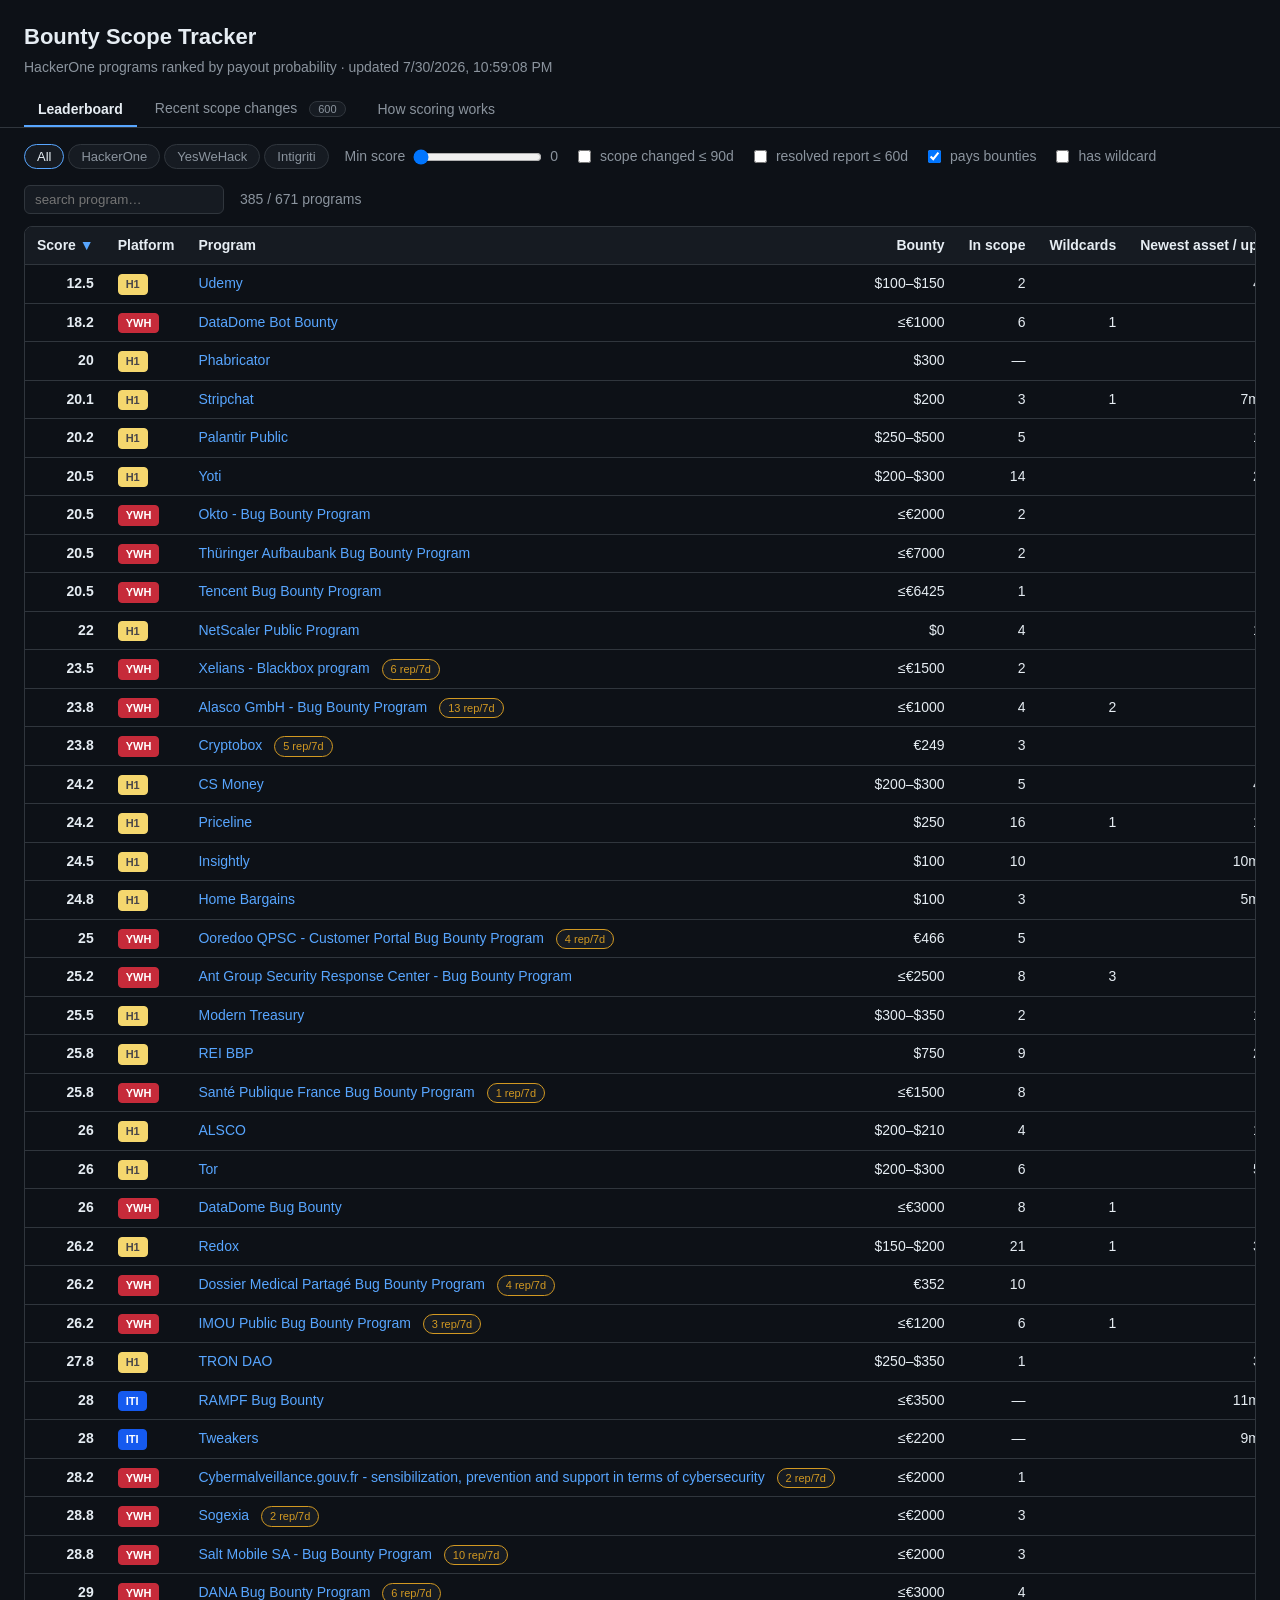
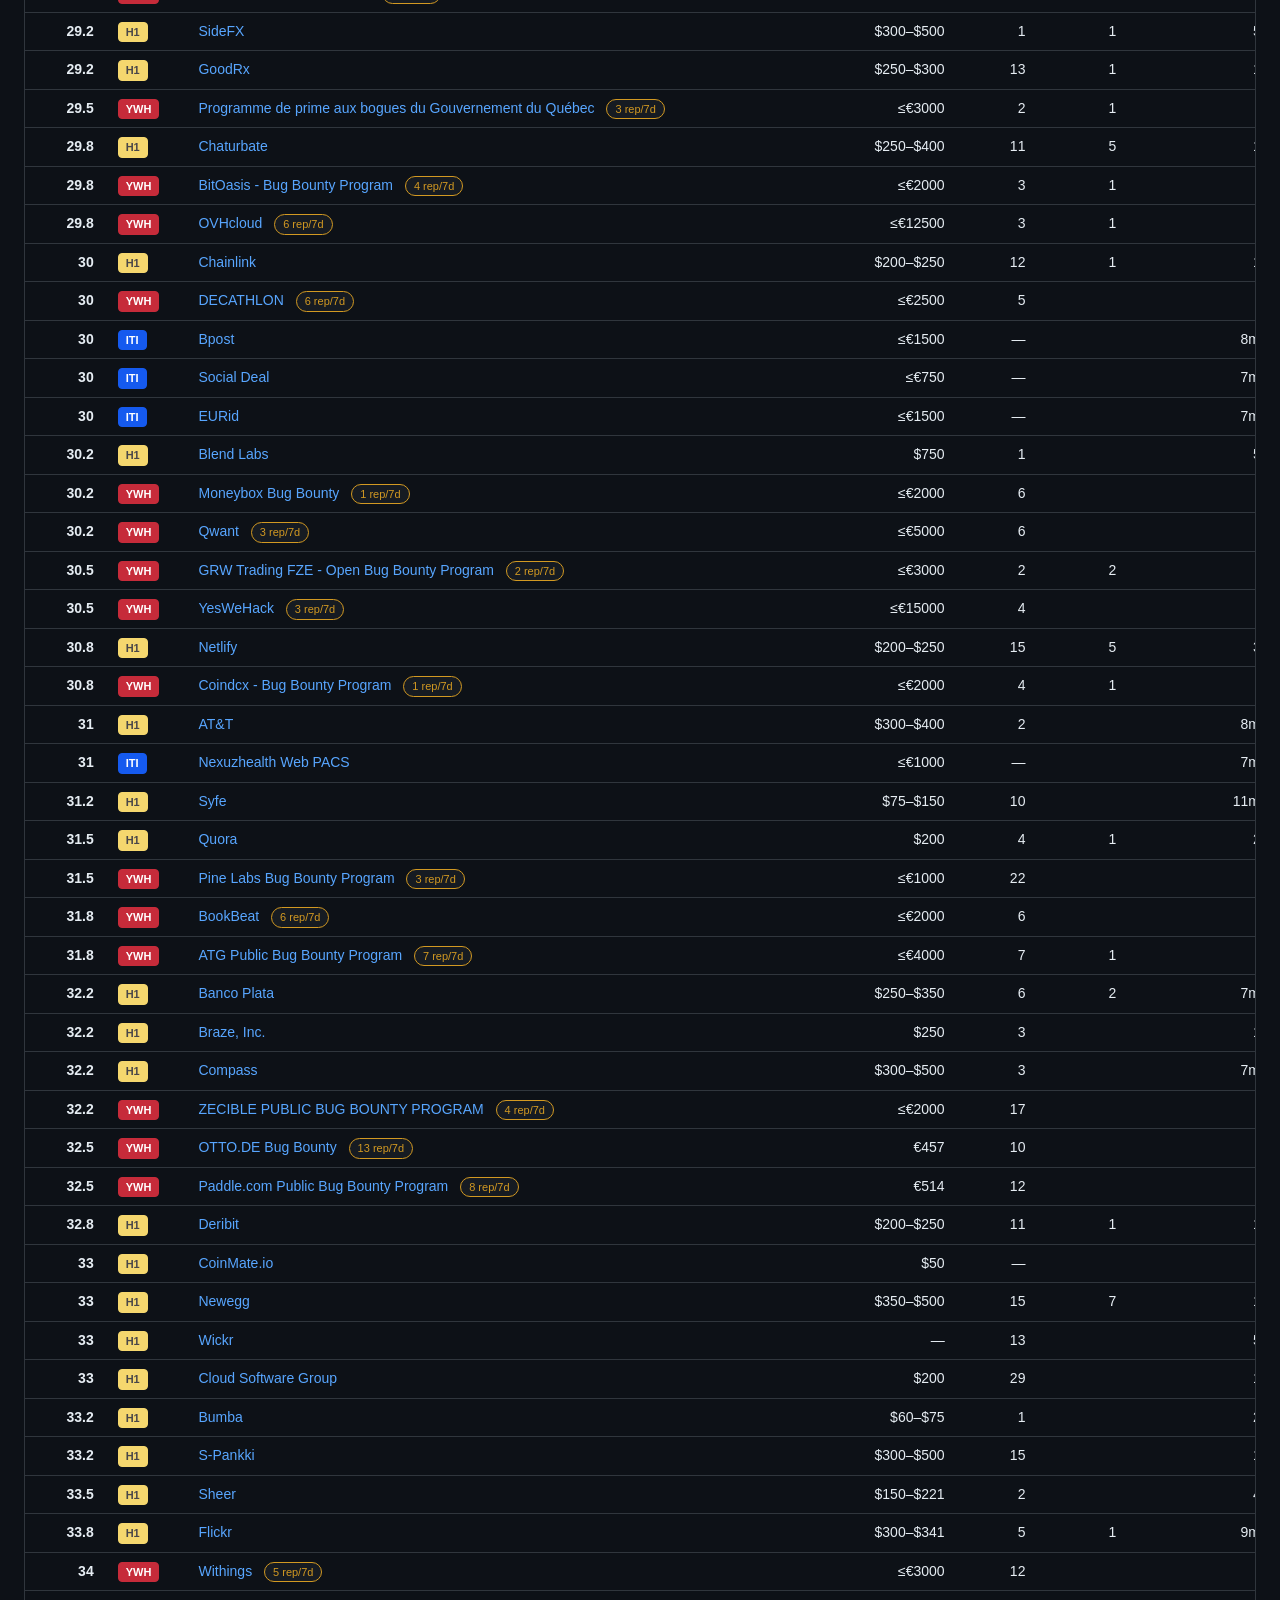
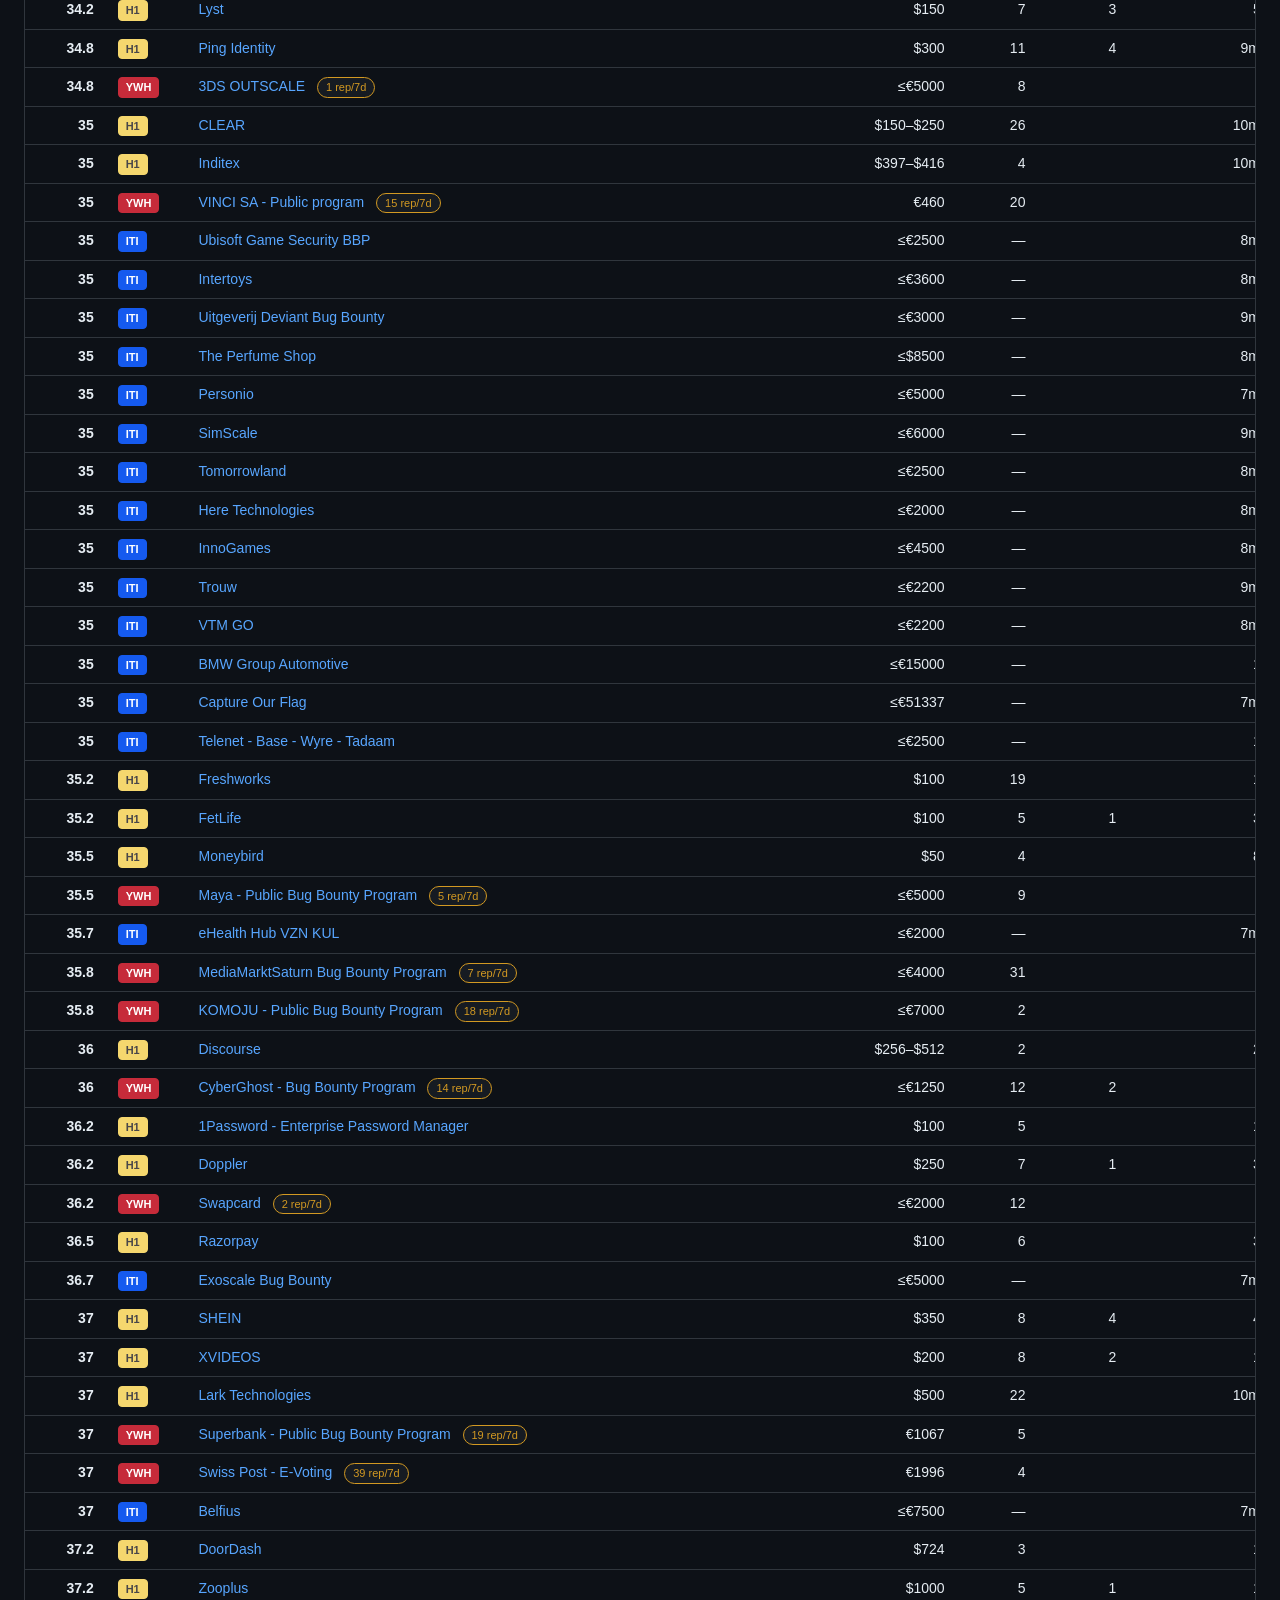
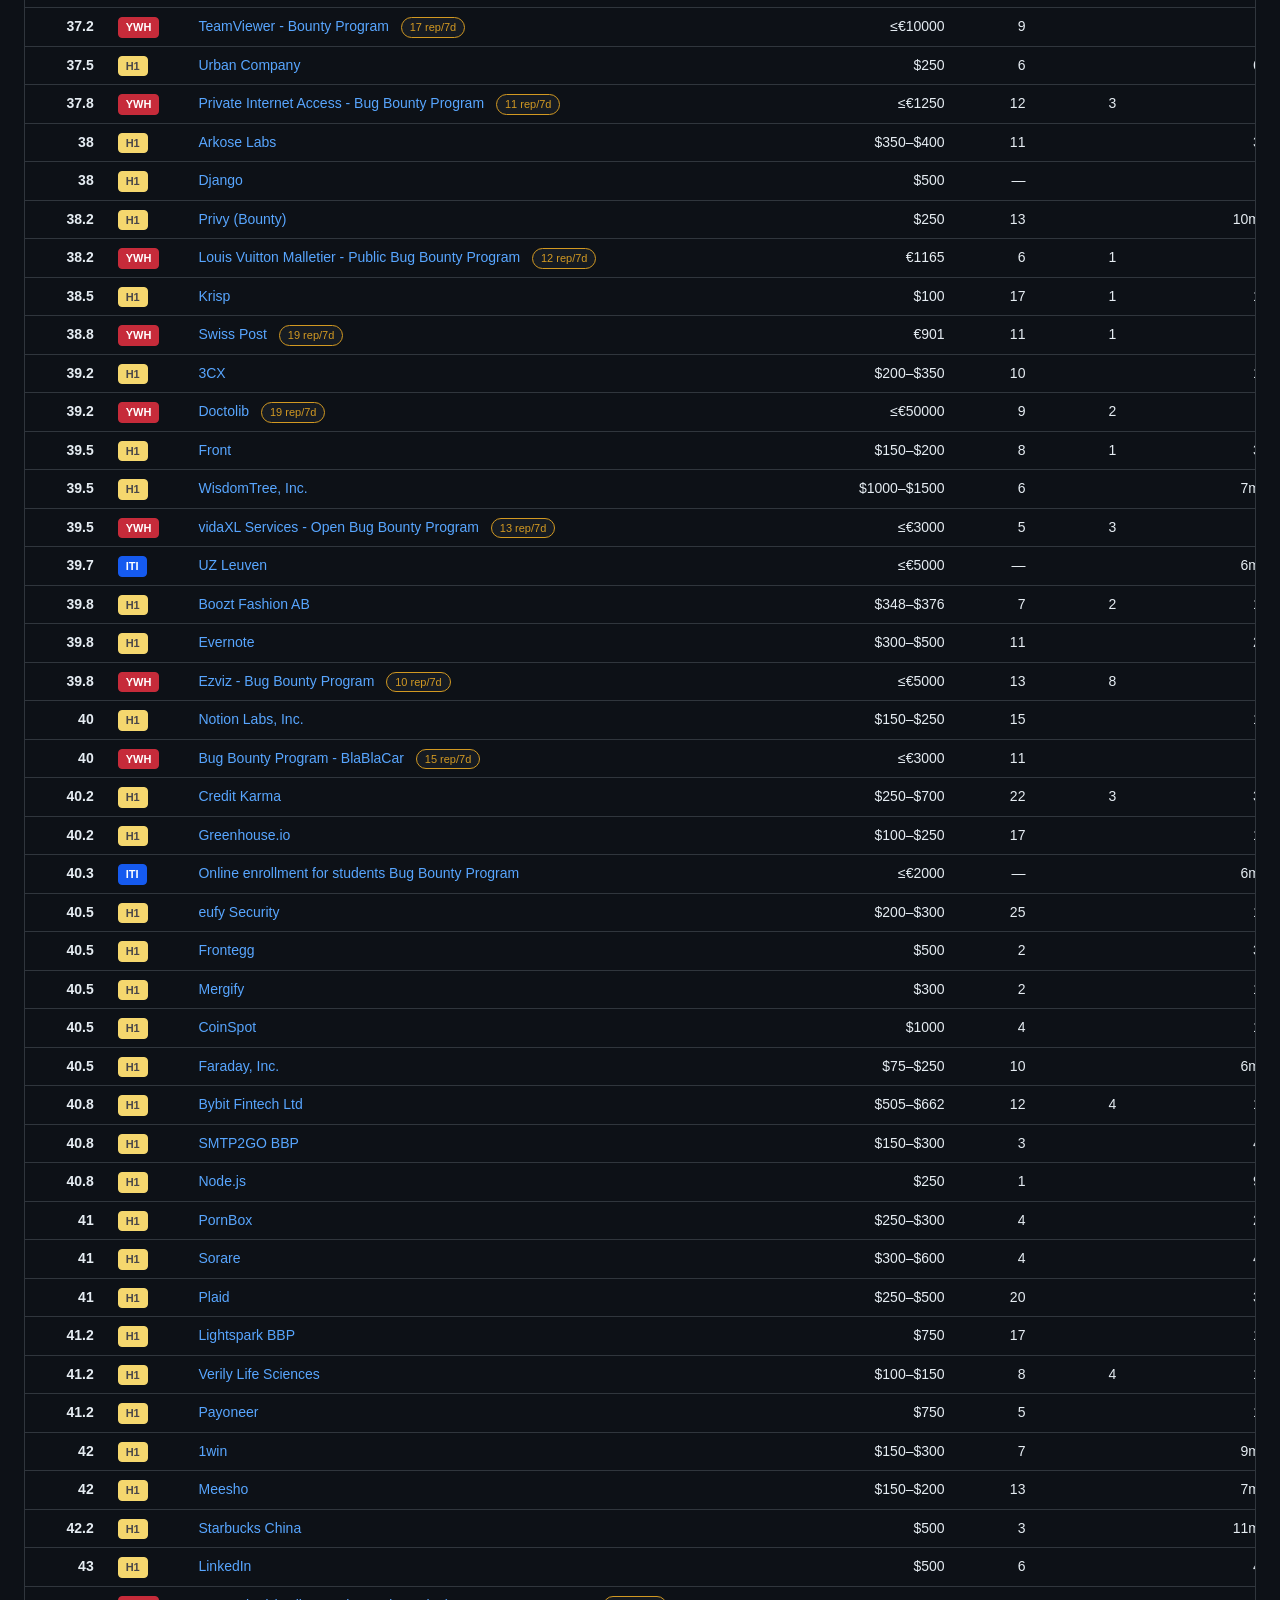
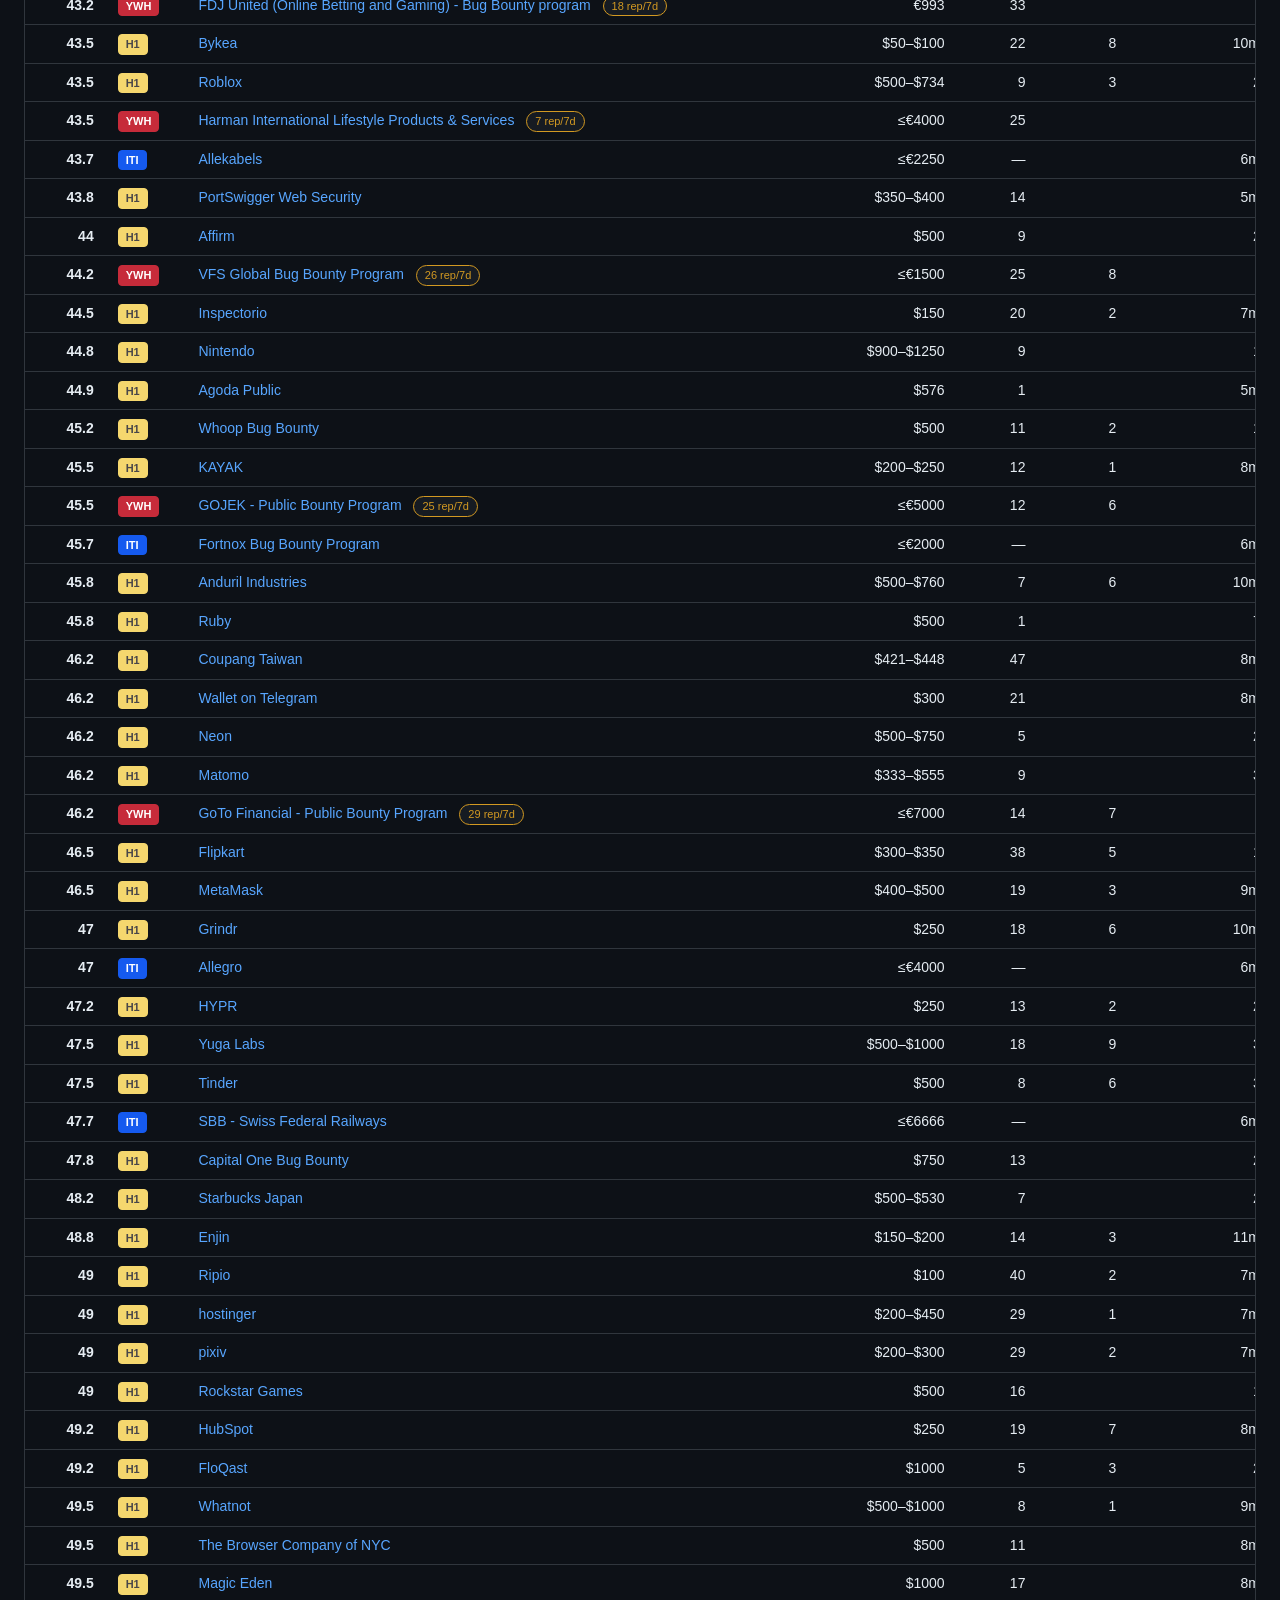
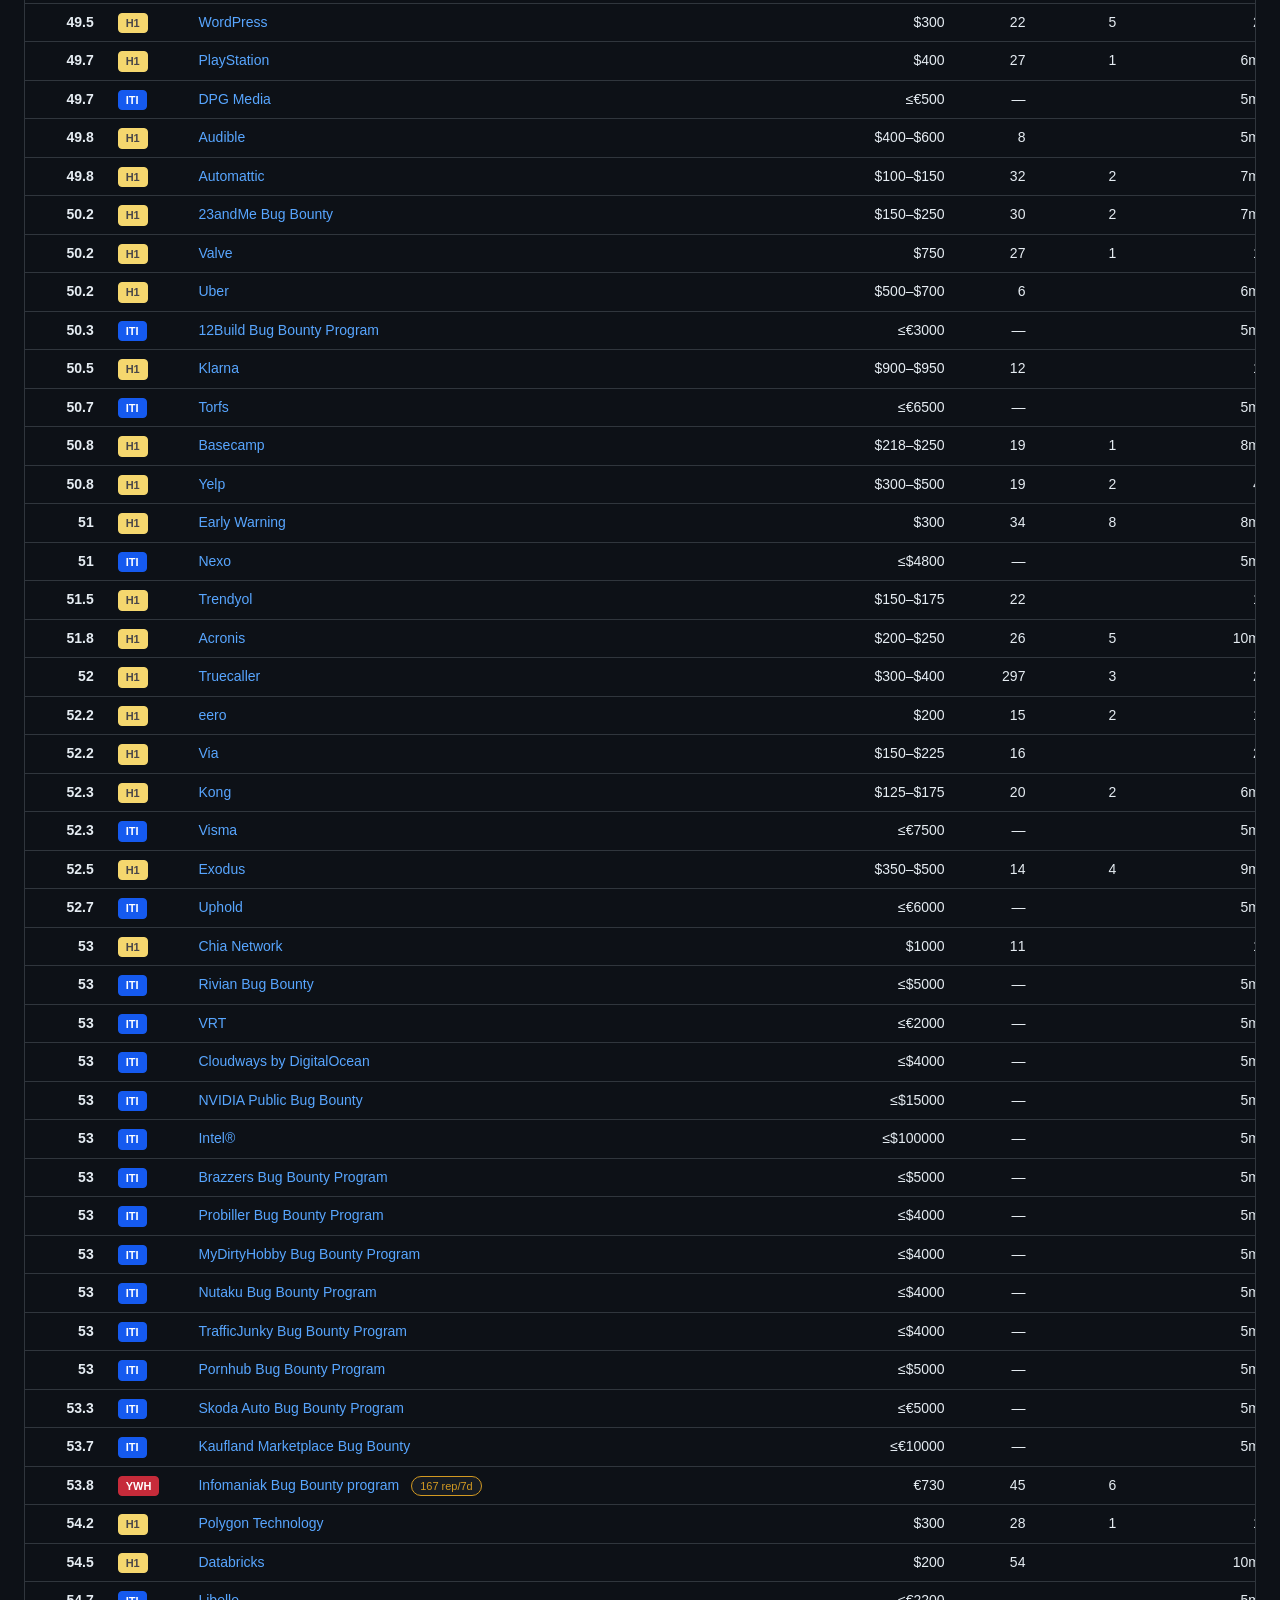
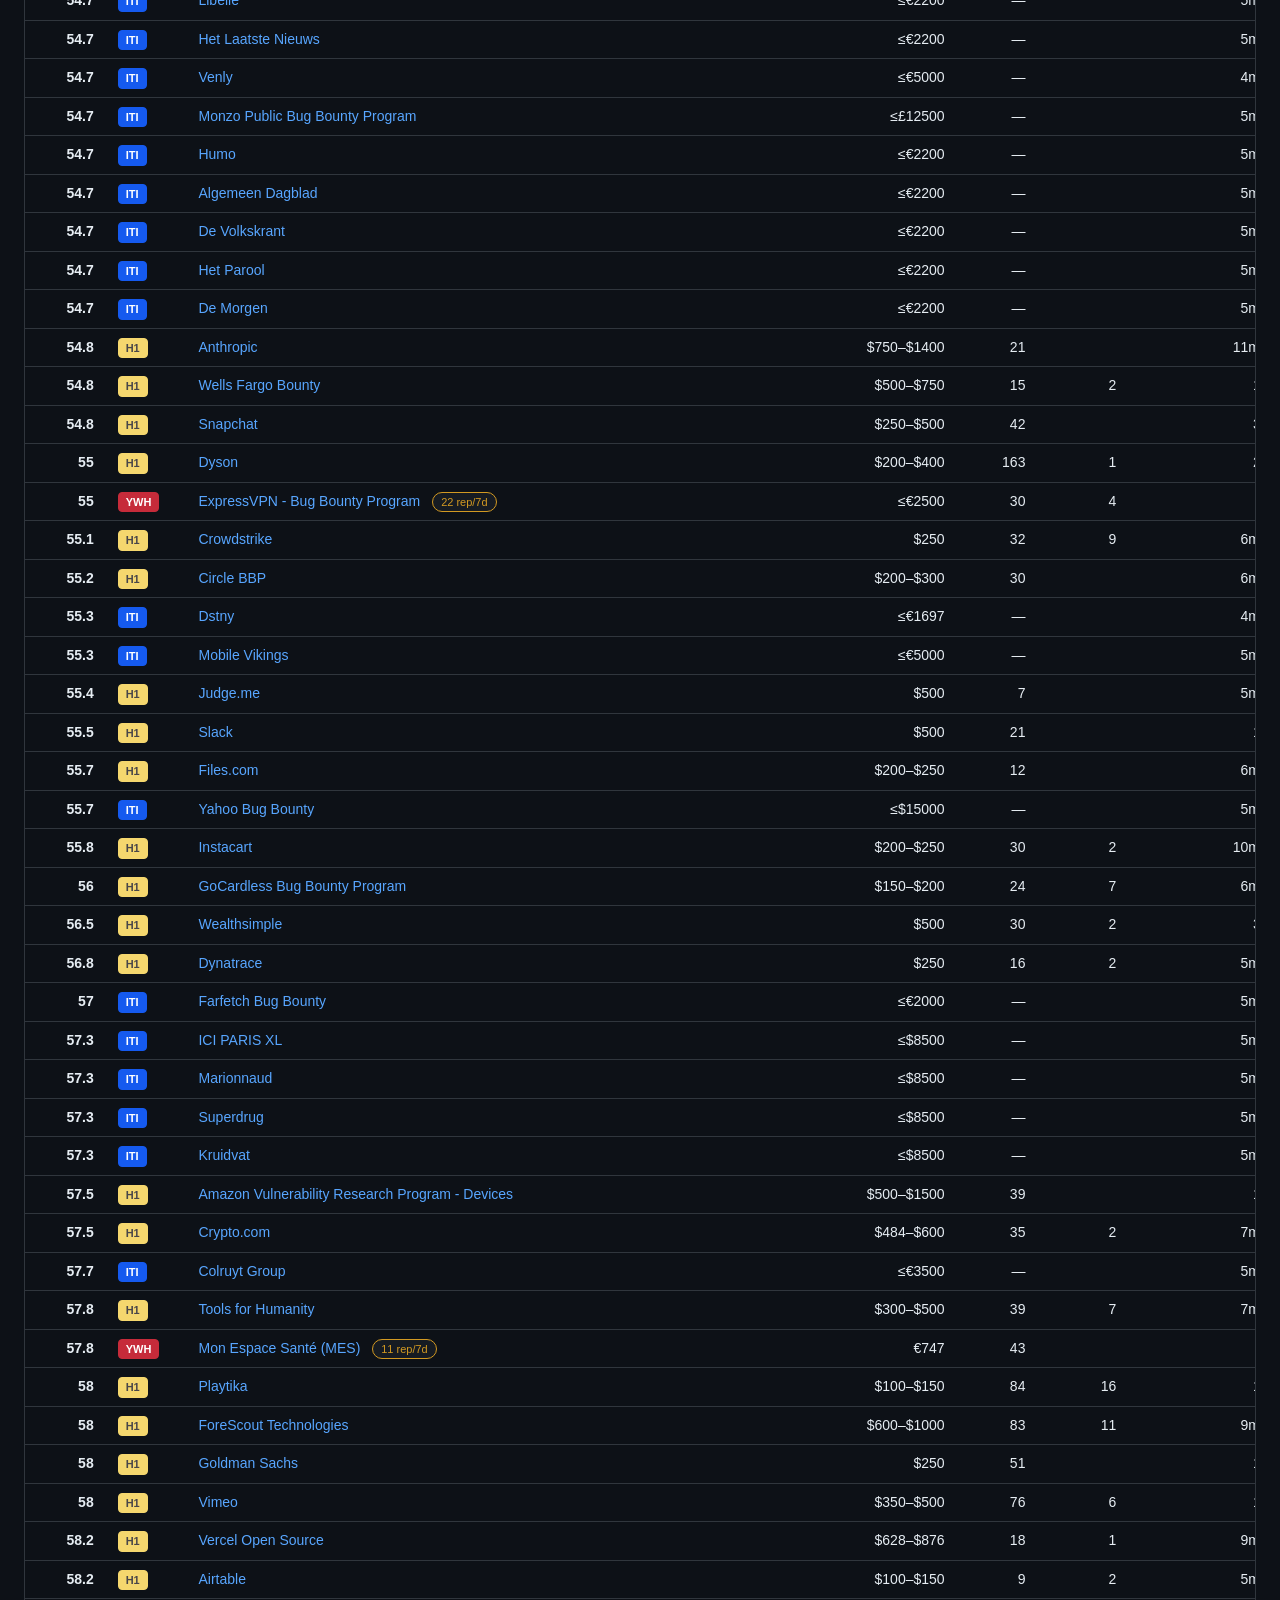
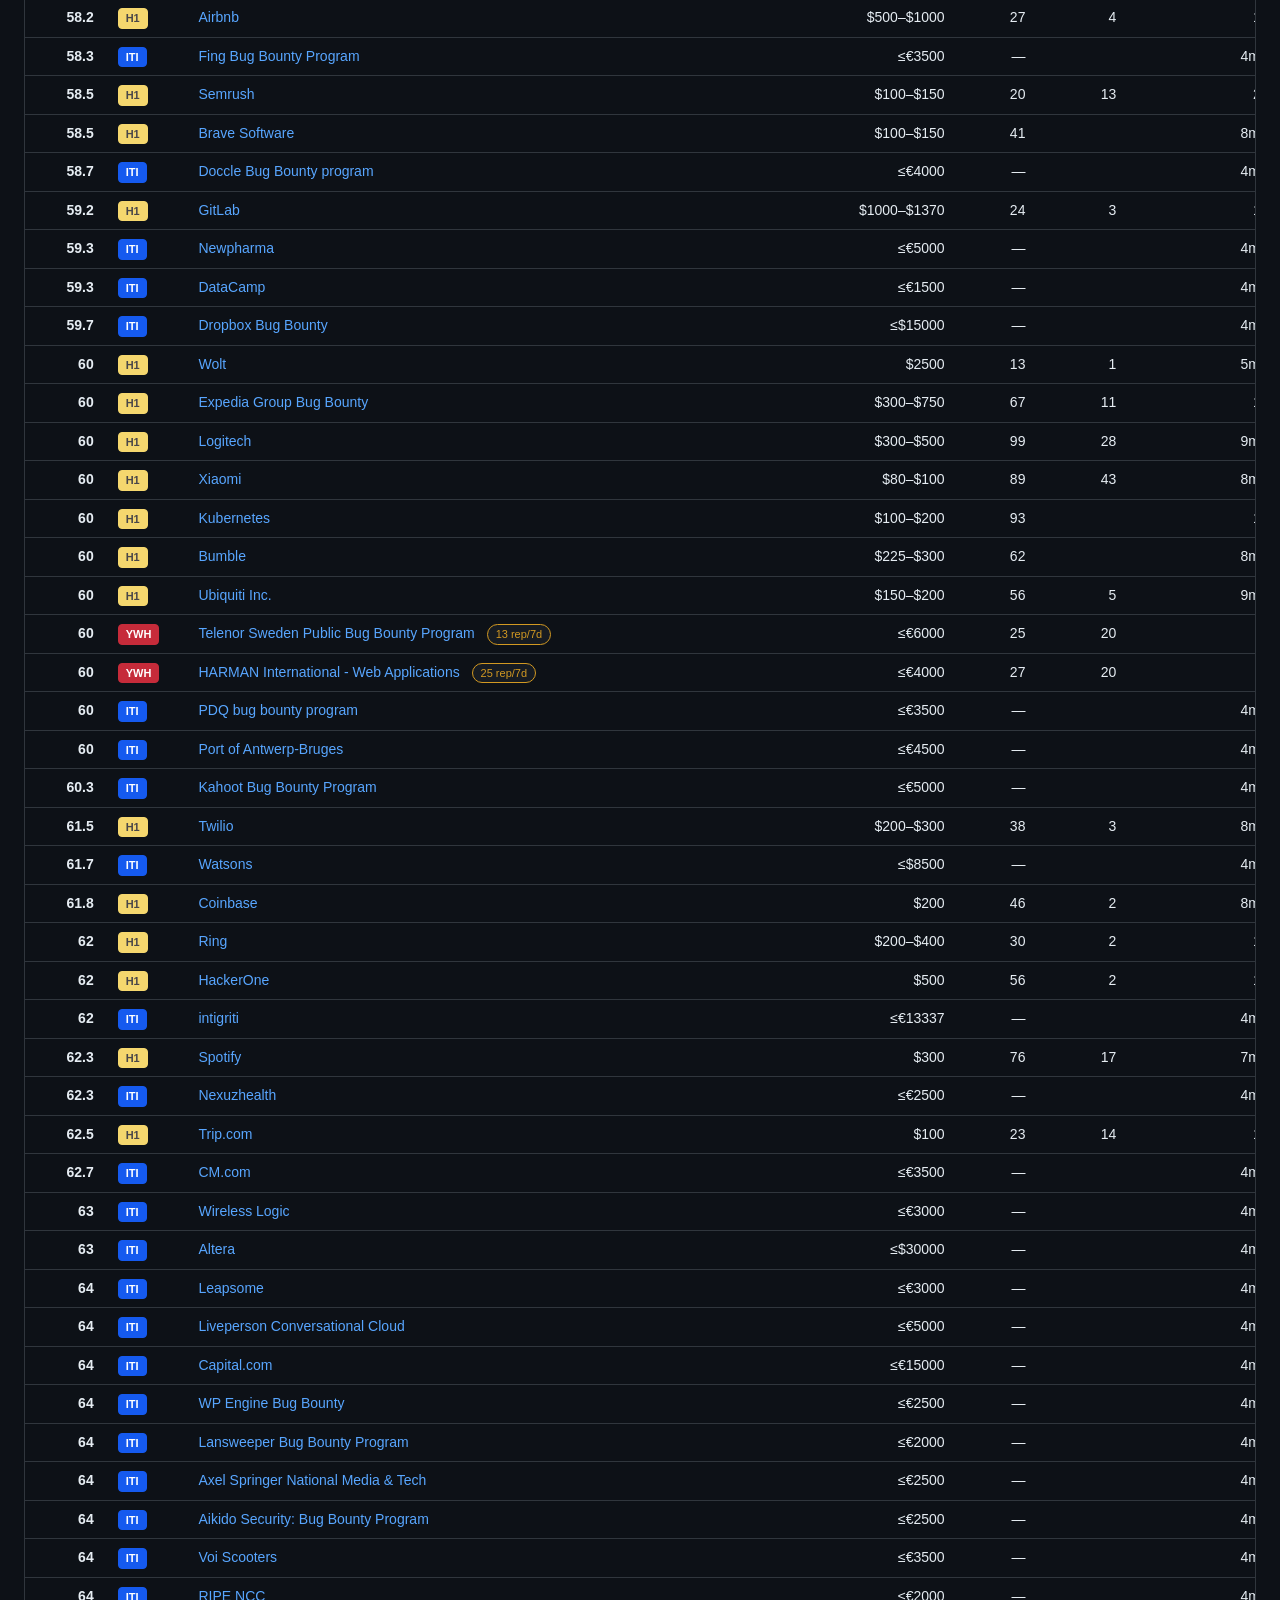
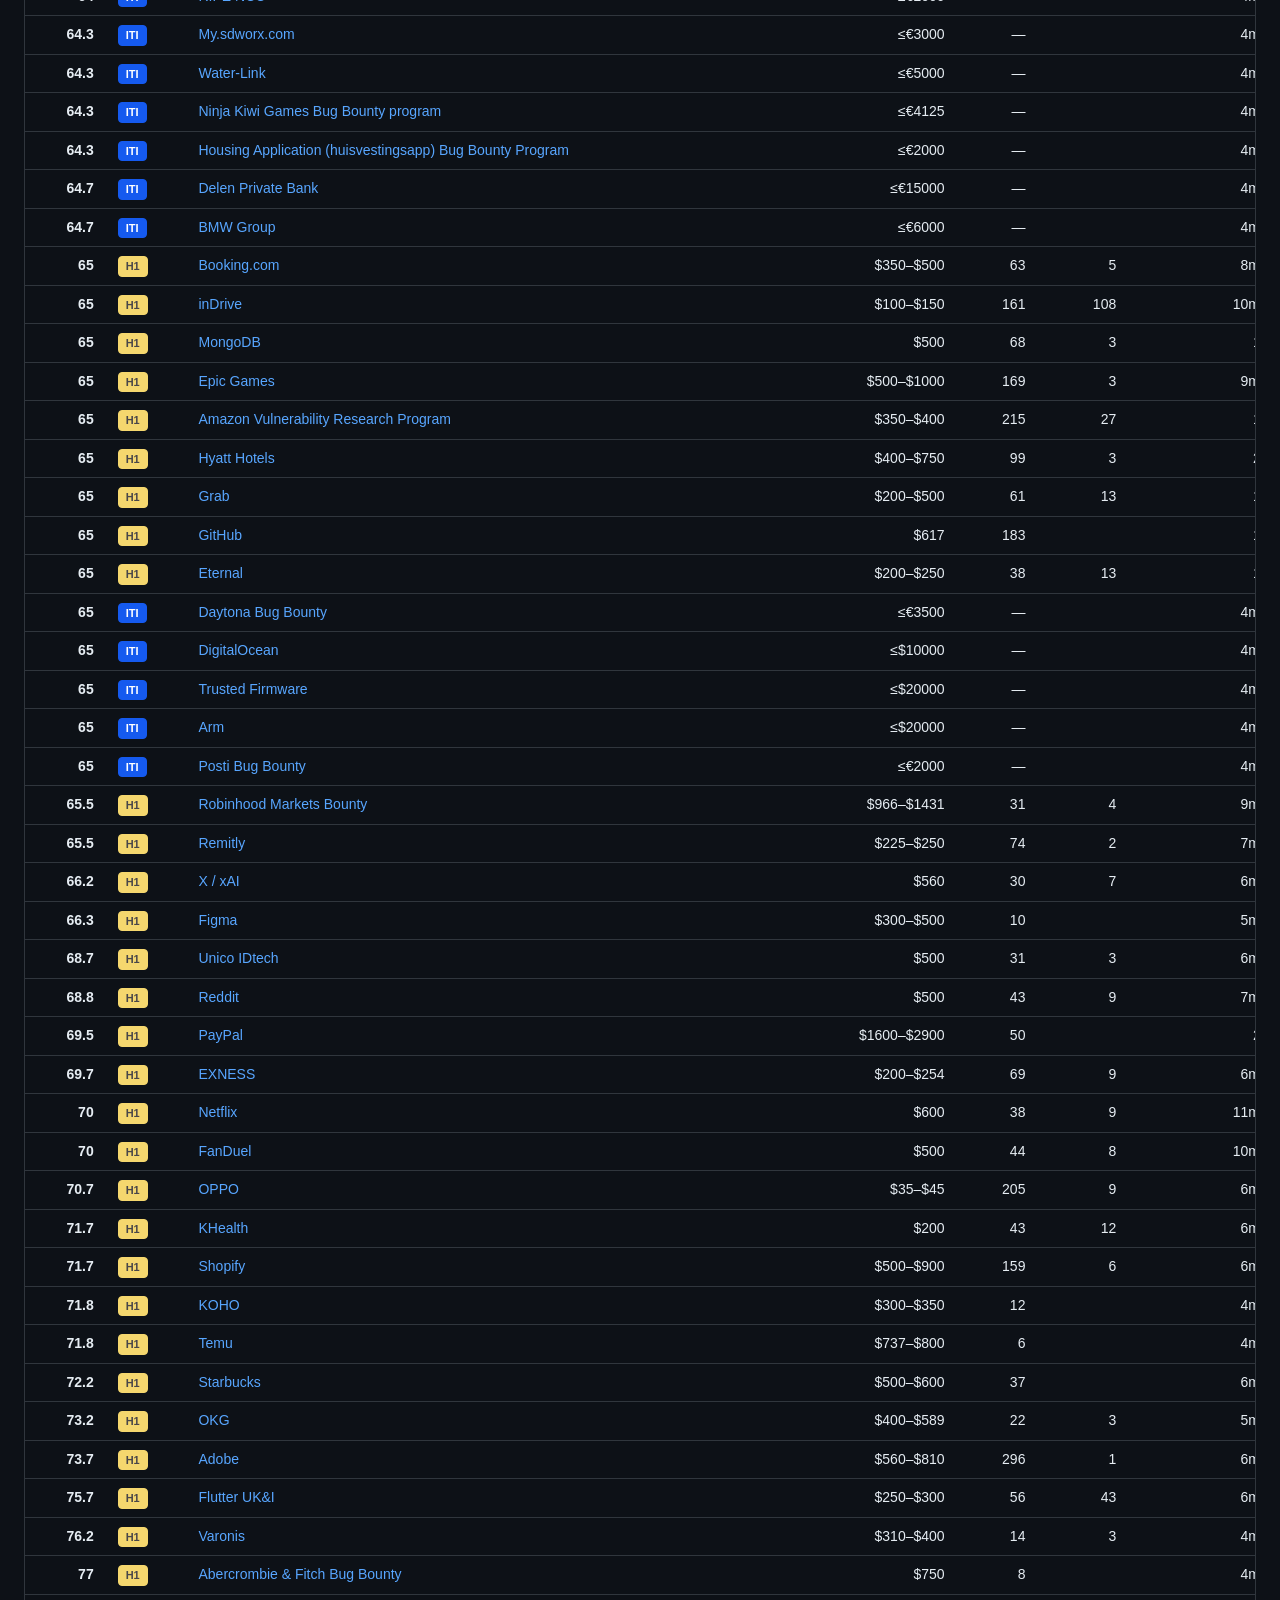
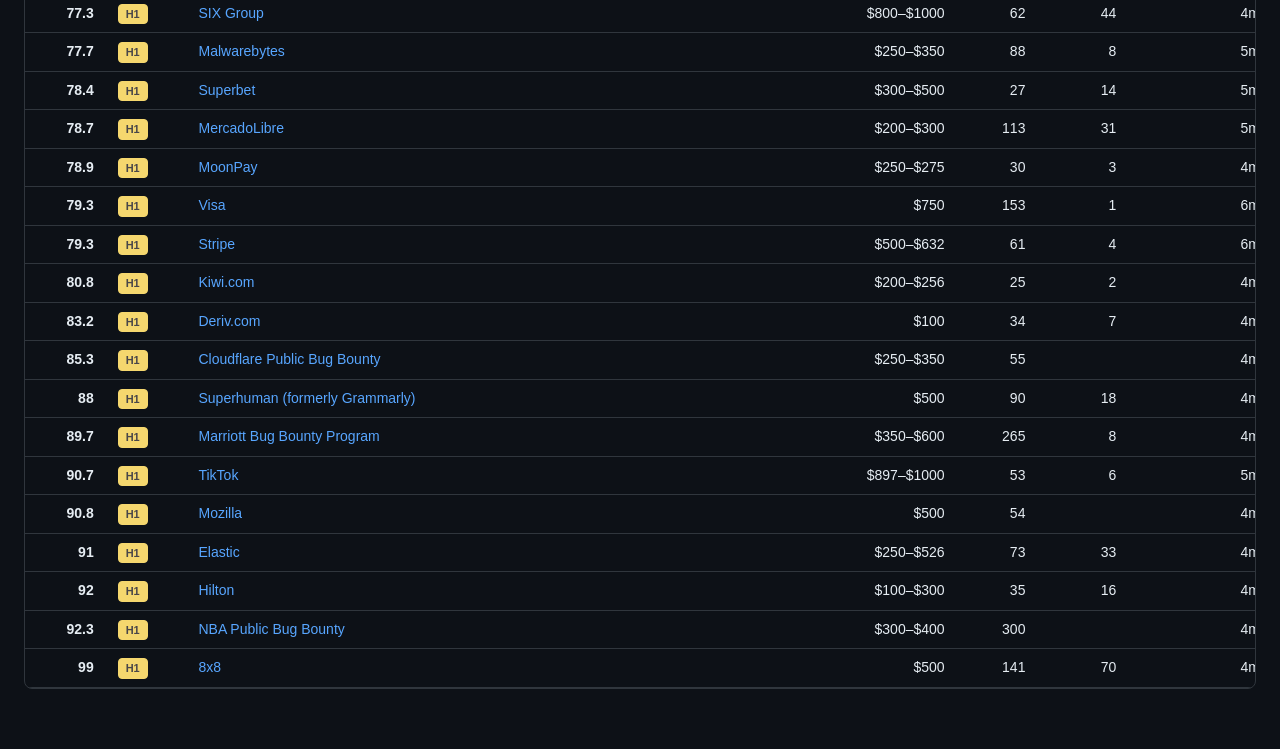
==== index.html @ 0bdaf91a "init: multi-platform bounty scope tracker" ====
<!DOCTYPE html>
<html lang="en">
<head>
<meta charset="utf-8">
<meta name="viewport" content="width=device-width, initial-scale=1">
<title>Bounty Scope Tracker</title>
<link rel="stylesheet" href="style.css">
</head>
<body>
<header>
  <h1>Bounty Scope Tracker</h1>
  <p class="sub">HackerOne programs ranked by payout probability &middot; updated <span id="updated">…</span></p>
  <nav>
    <button class="tab active" data-tab="leaderboard">Leaderboard</button>
    <button class="tab" data-tab="changes">Recent scope changes <span id="chg-count" class="pill"></span></button>
    <button class="tab" data-tab="about">How scoring works</button>
  </nav>
</header>

<main>
  <!-- ============ LEADERBOARD ============ -->
  <section id="tab-leaderboard">
    <div class="filters">
      <span class="plats" id="f-plats">
        <button data-p="all" class="plat active">All</button>
        <button data-p="hackerone" class="plat">HackerOne</button>
        <button data-p="yeswehack" class="plat">YesWeHack</button>
        <button data-p="intigriti" class="plat">Intigriti</button>
      </span>
      <label>Min score <input type="range" id="f-score" min="0" max="80" value="0" step="5">
        <span id="f-score-val">0</span></label>
      <label><input type="checkbox" id="f-recent"> scope changed ≤ 90d</label>
      <label><input type="checkbox" id="f-active"> resolved report ≤ 60d</label>
      <label><input type="checkbox" id="f-bounty" checked> pays bounties</label>
      <label><input type="checkbox" id="f-wildcard"> has wildcard</label>
      <input type="search" id="f-search" placeholder="search program…">
      <span id="row-count" class="muted"></span>
    </div>
    <div class="table-wrap">
    <table id="tbl">
      <thead><tr>
        <th data-k="score" class="num sorted-desc">Score</th>
        <th data-k="platform">Platform</th>
        <th data-k="name">Program</th>
        <th data-k="avg_bounty_lo" class="num">Bounty</th>
        <th data-k="in_scope_count" class="num">In scope</th>
        <th data-k="wildcard_count" class="num">Wildcards</th>
        <th data-k="newest_asset_at" class="num">Newest asset / updated</th>
        <th data-k="last_resolved_at" class="num">Last activity</th>
        <th data-k="resolved_delta" class="num">Reports Δ</th>
        <th data-k="response_efficiency" class="num">Resp. eff.</th>
        <th data-k="out_ratio" class="num">OOS ratio</th>
      </tr></thead>
      <tbody id="rows"></tbody>
    </table>
    </div>
  </section>

  <!-- ============ CHANGES FEED ============ -->
  <section id="tab-changes" hidden>
    <p class="muted">Assets added to program scopes in the last 120 days — freshest hunting ground first.
    Removed assets and resolved-report deltas appear from the second daily run onward.</p>
    <div id="feed"></div>
  </section>

  <!-- ============ ABOUT ============ -->
  <section id="tab-about" hidden>
    <div class="about">
      <h2>Score components (0–100)</h2>
      <ul>
        <li><b>+0–30</b> — newest in-scope asset age (linear decay over 90 days). Fresh scope = untested surface.</li>
        <li><b>+0–15</b> — last resolved report: ≤14d = 15, ≤60d = 8, ≤180d = 2. Proves the program actually pays out.</li>
        <li><b>+0–25</b> — weighted scope breadth: wildcards/CIDR ×5, APIs &amp; apps ×4, hardware/source ×3, domains/URLs ×1.</li>
        <li><b>+0–10</b> — response efficiency ≥80% = 10, ≥50% = 5. Slow programs waste your time.</li>
        <li><b>+15</b> — offers bounties, <b>+5</b> more if average ≥ $500.</li>
        <li><b>−10</b> — more than 70% of listed assets are out of scope.</li>
      </ul>
      <h2>Data sources &amp; coverage</h2>
      <p>All public, no credentials, refreshed daily by a GitHub Actions cron job. Tune weights in <code>scraper.py</code>.</p>
      <ul>
        <li><b>HackerOne</b> — directory + anonymous GraphQL: full stats and per-asset scope timestamps.</li>
        <li><b>YesWeHack</b> — public API: scope lists, real average rewards, reports in last 7 days. Scope changes detected by daily diff (from run 2).</li>
        <li><b>Intigriti</b> — public list API: bounty range, last program update, last submission. Scope detail needs an account, so breadth columns show "—".</li>
      </ul>
    </div>
  </section>
</main>
<script src="app.js"></script>
</body>
</html>
---- style.css ----
:root {
  --bg: #0d1117; --panel: #161b22; --border: #30363d;
  --fg: #e6edf3; --muted: #8b949e; --accent: #58a6ff; --good: #3fb950; --warn: #d29922;
}
* { box-sizing: border-box; }
body {
  margin: 0; background: var(--bg); color: var(--fg);
  font: 14px/1.5 -apple-system, "Segoe UI", Roboto, Helvetica, Arial, sans-serif;
}
header { padding: 20px 24px 0; border-bottom: 1px solid var(--border); }
h1 { margin: 0; font-size: 22px; }
.sub { color: var(--muted); margin: 4px 0 14px; }
nav { display: flex; gap: 4px; }
.tab {
  background: none; border: none; border-bottom: 2px solid transparent;
  color: var(--muted); padding: 8px 14px; cursor: pointer; font-size: 14px;
}
.tab.active { color: var(--fg); border-bottom-color: var(--accent); font-weight: 600; }
main { padding: 16px 24px 60px; }

.filters { display: flex; flex-wrap: wrap; gap: 16px; align-items: center; margin-bottom: 12px; }
.filters label { color: var(--muted); display: flex; align-items: center; gap: 6px; cursor: pointer; }
.filters input[type=search] {
  background: var(--panel); border: 1px solid var(--border); color: var(--fg);
  padding: 6px 10px; border-radius: 6px; width: 200px;
}
.muted { color: var(--muted); }

.table-wrap { overflow-x: auto; border: 1px solid var(--border); border-radius: 8px; }
table { border-collapse: collapse; width: 100%; min-width: 980px; }
th, td { padding: 8px 12px; text-align: left; border-bottom: 1px solid var(--border); white-space: nowrap; }
th { background: var(--panel); cursor: pointer; user-select: none; position: sticky; top: 0; }
th.sorted-desc::after { content: " ▼"; color: var(--accent); }
th.sorted-asc::after { content: " ▲"; color: var(--accent); }
.num { text-align: right; font-variant-numeric: tabular-nums; }
tbody tr:hover { background: #1c2129; }
a { color: var(--accent); text-decoration: none; }
a:hover { text-decoration: underline; }

.pill {
  display: inline-block; padding: 1px 8px; border-radius: 999px; font-size: 11px;
  margin-left: 8px; background: var(--panel); border: 1px solid var(--border); color: var(--muted);
}
.pill.hot, .pill.scope_added { color: var(--good); border-color: var(--good); }
.pill.scope_removed { color: #f85149; border-color: #f85149; }
.pill.new_program { color: var(--accent); border-color: var(--accent); }
.pill.program_updated { color: #bc8cff; border-color: #bc8cff; }
.pill.warn { color: var(--warn); border-color: var(--warn); }

.plats { display: flex; gap: 4px; }
.plat {
  background: var(--panel); border: 1px solid var(--border); color: var(--muted);
  padding: 4px 12px; border-radius: 999px; cursor: pointer; font-size: 13px;
}
.plat.active { color: var(--fg); border-color: var(--accent); }
.plat-badge {
  display: inline-block; padding: 1px 7px; border-radius: 4px; font-size: 11px;
  font-weight: 700; border: 1px solid var(--border); color: var(--muted);
}
.plat-badge.hackerone { color: #494649; background: #f5d76e; border-color: #f5d76e; }
.plat-badge.yeswehack { color: #fff; background: #c62b3a; border-color: #c62b3a; }
.plat-badge.intigriti { color: #fff; background: #155aef; border-color: #155aef; }

.day { margin: 20px 0 8px; font-size: 13px; color: var(--muted); text-transform: uppercase; letter-spacing: .05em; }
.feed-item {
  padding: 8px 12px; border: 1px solid var(--border); border-radius: 6px;
  margin-bottom: 6px; background: var(--panel);
}
.feed-item code {
  background: #0d1117; padding: 2px 6px; border-radius: 4px; margin-left: 8px;
  color: var(--good); word-break: break-all;
}
.about { max-width: 720px; }
.about h2 { font-size: 16px; margin-top: 24px; }
.about li { margin-bottom: 6px; }
.about code { background: var(--panel); padding: 2px 6px; border-radius: 4px; }
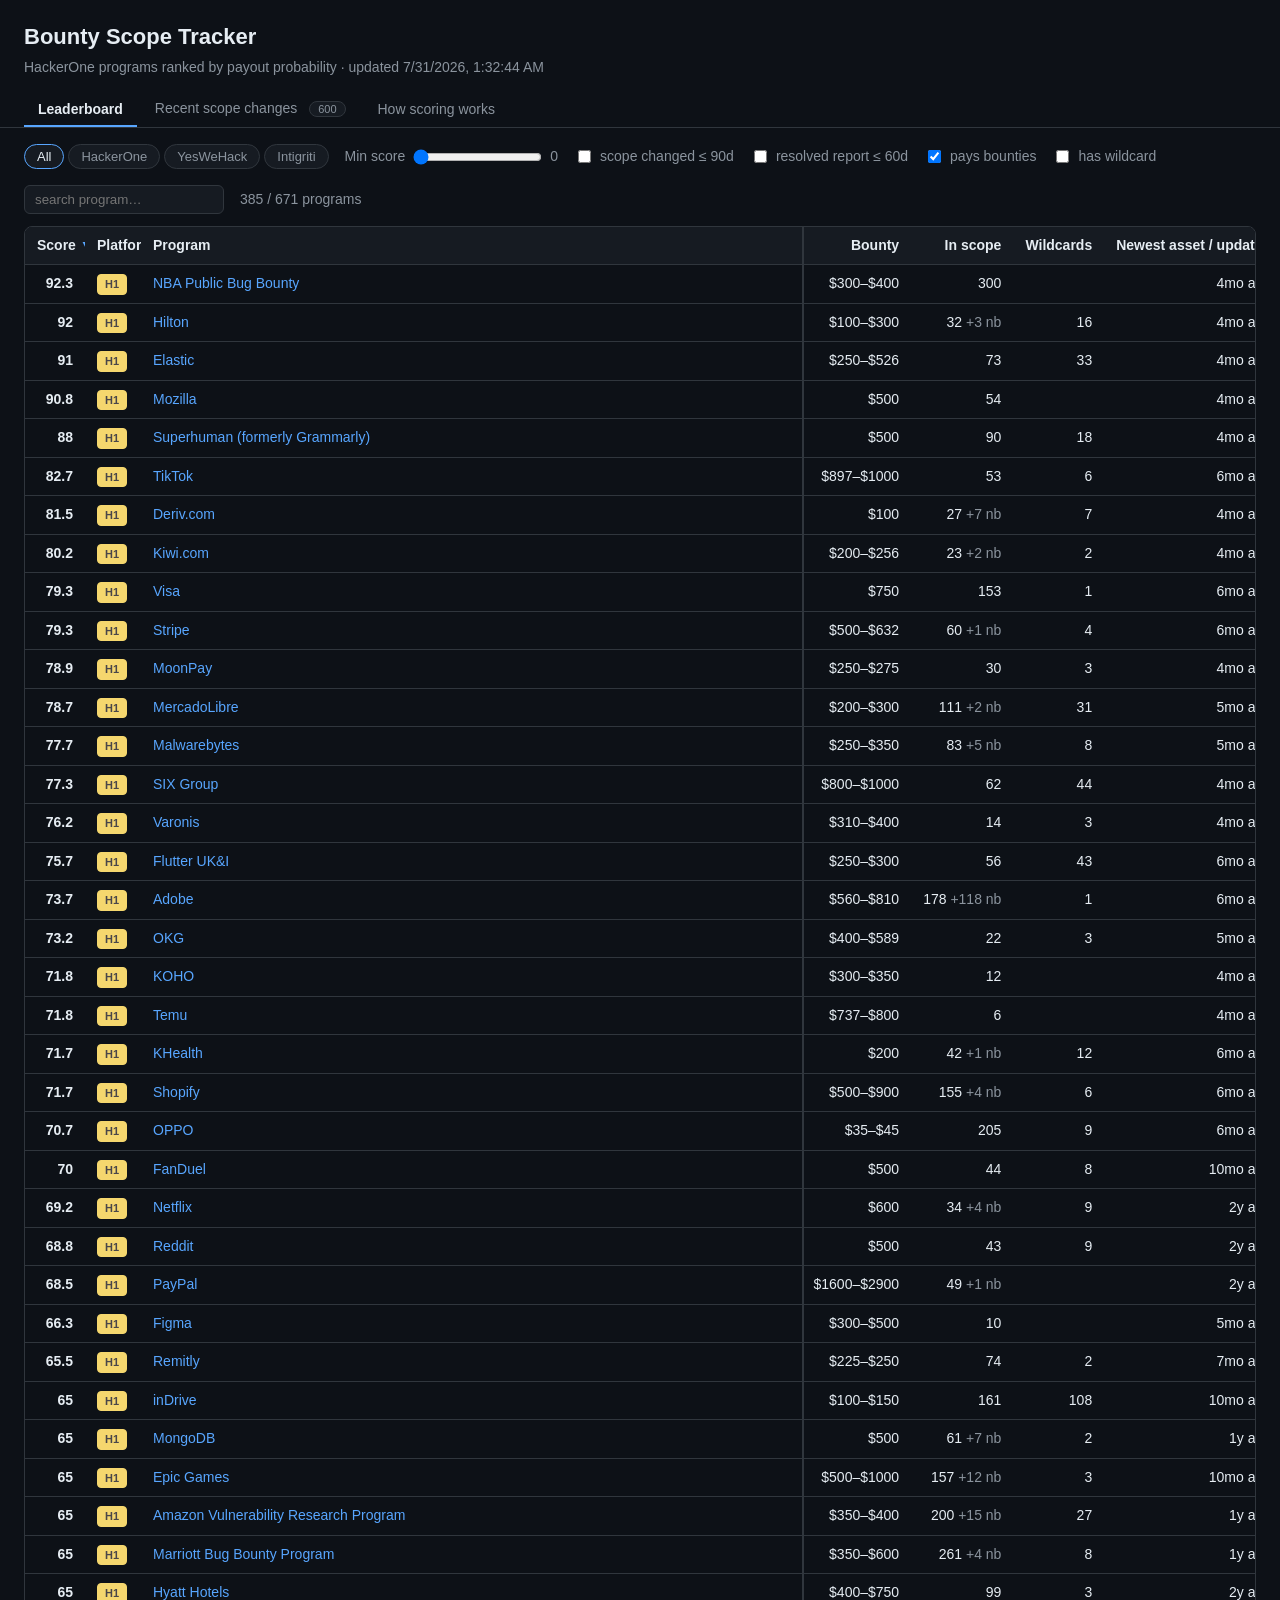
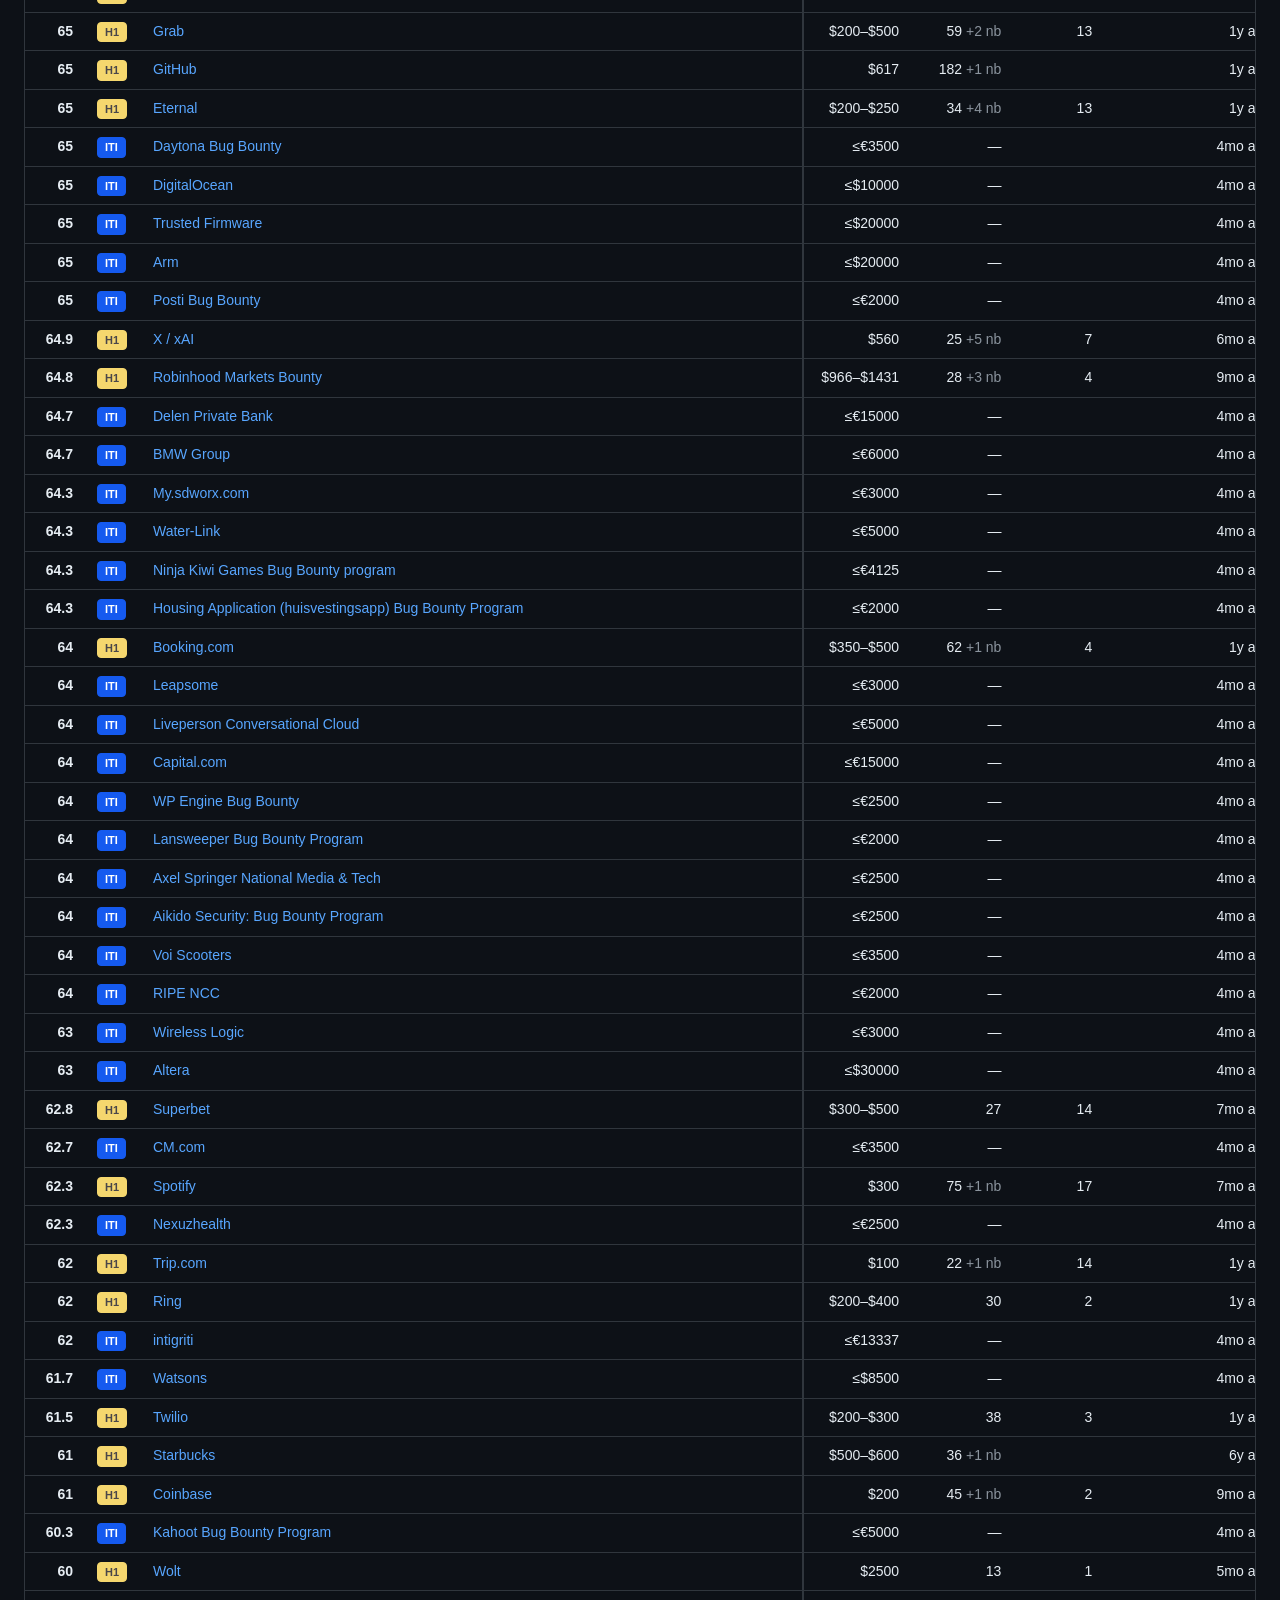
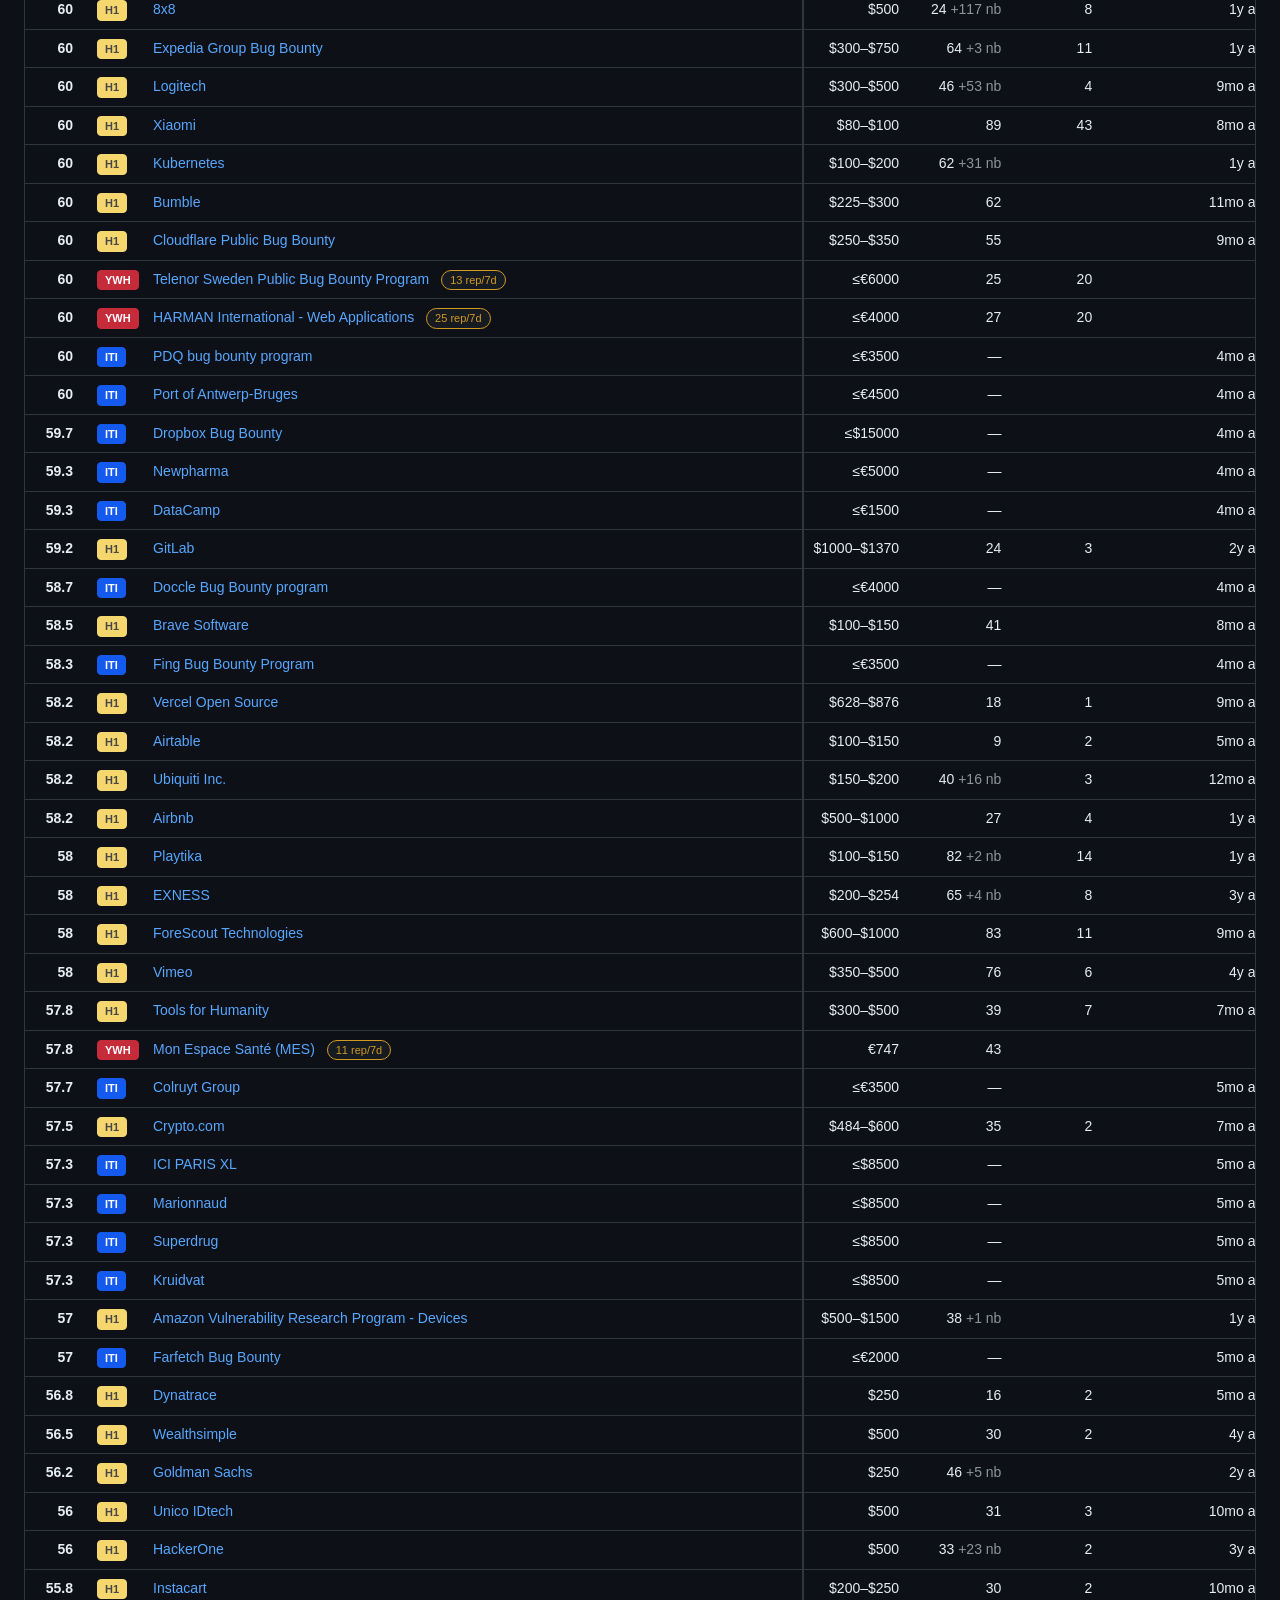
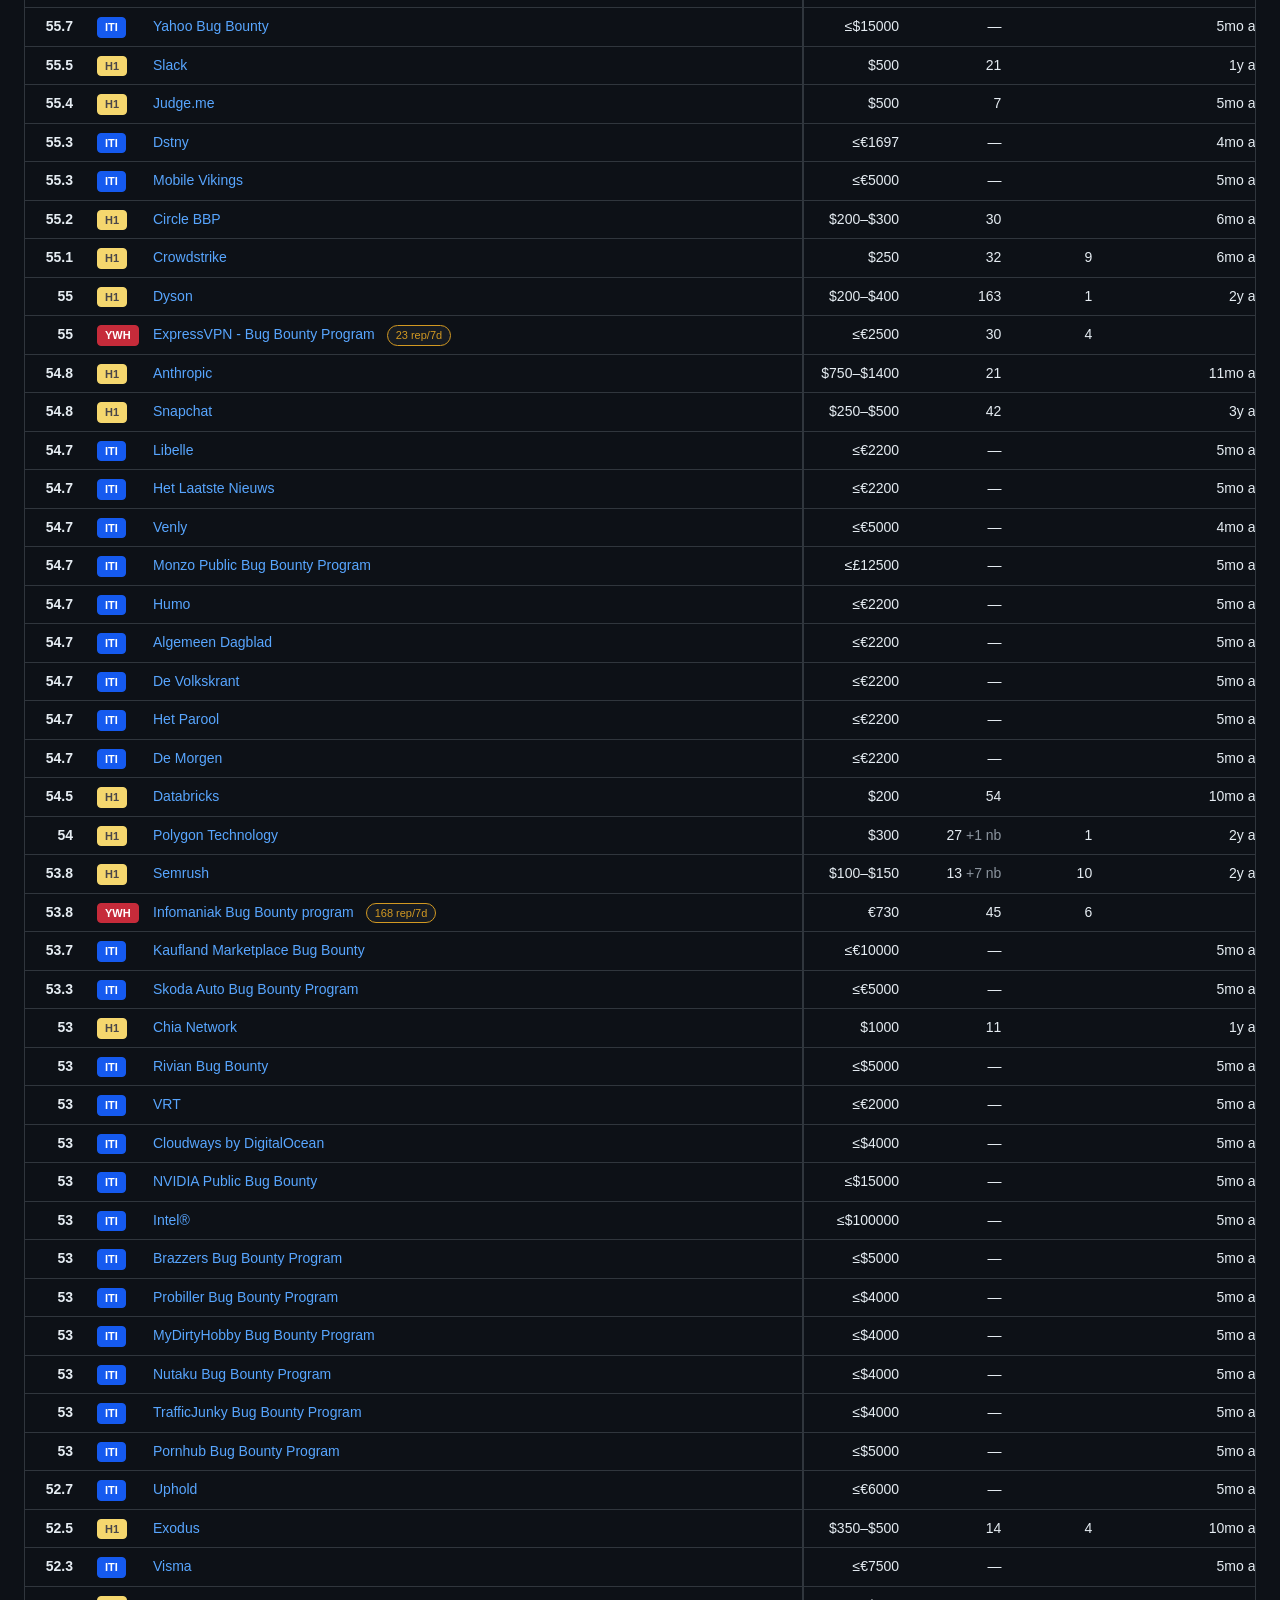
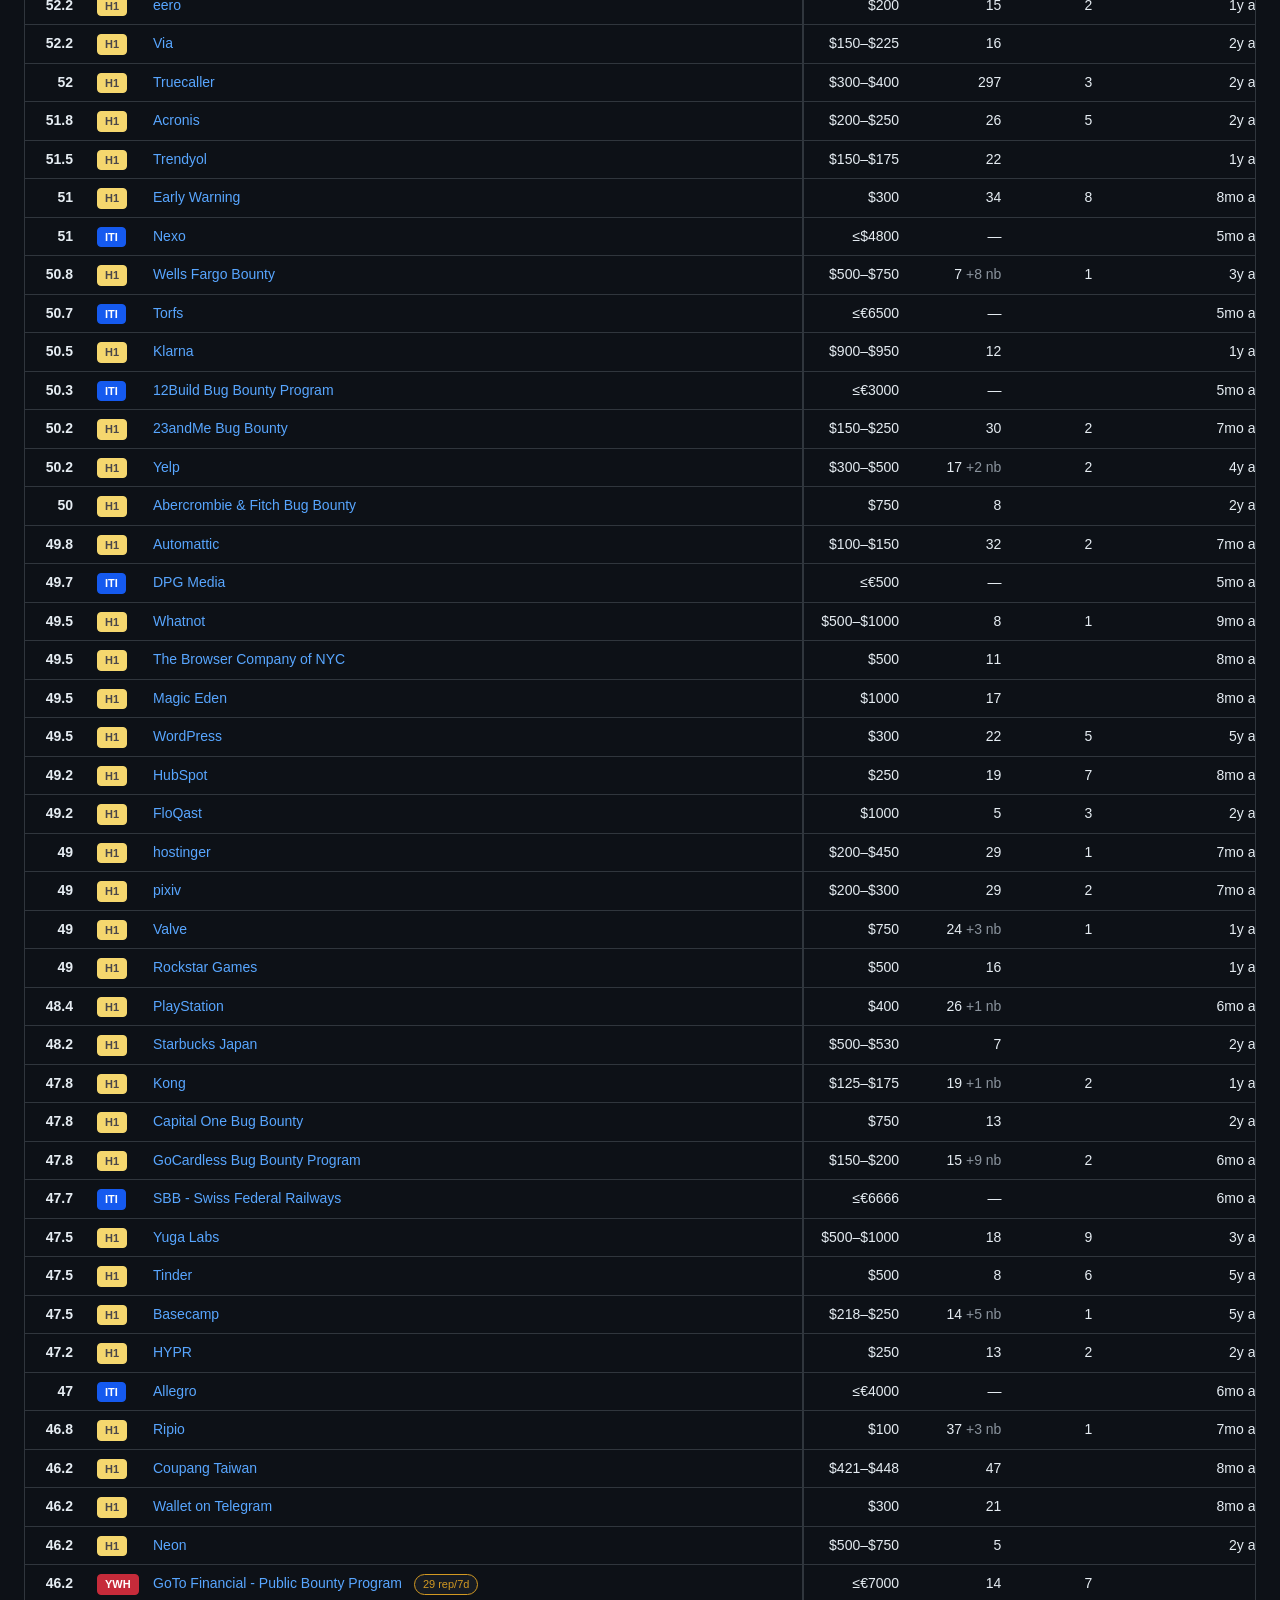
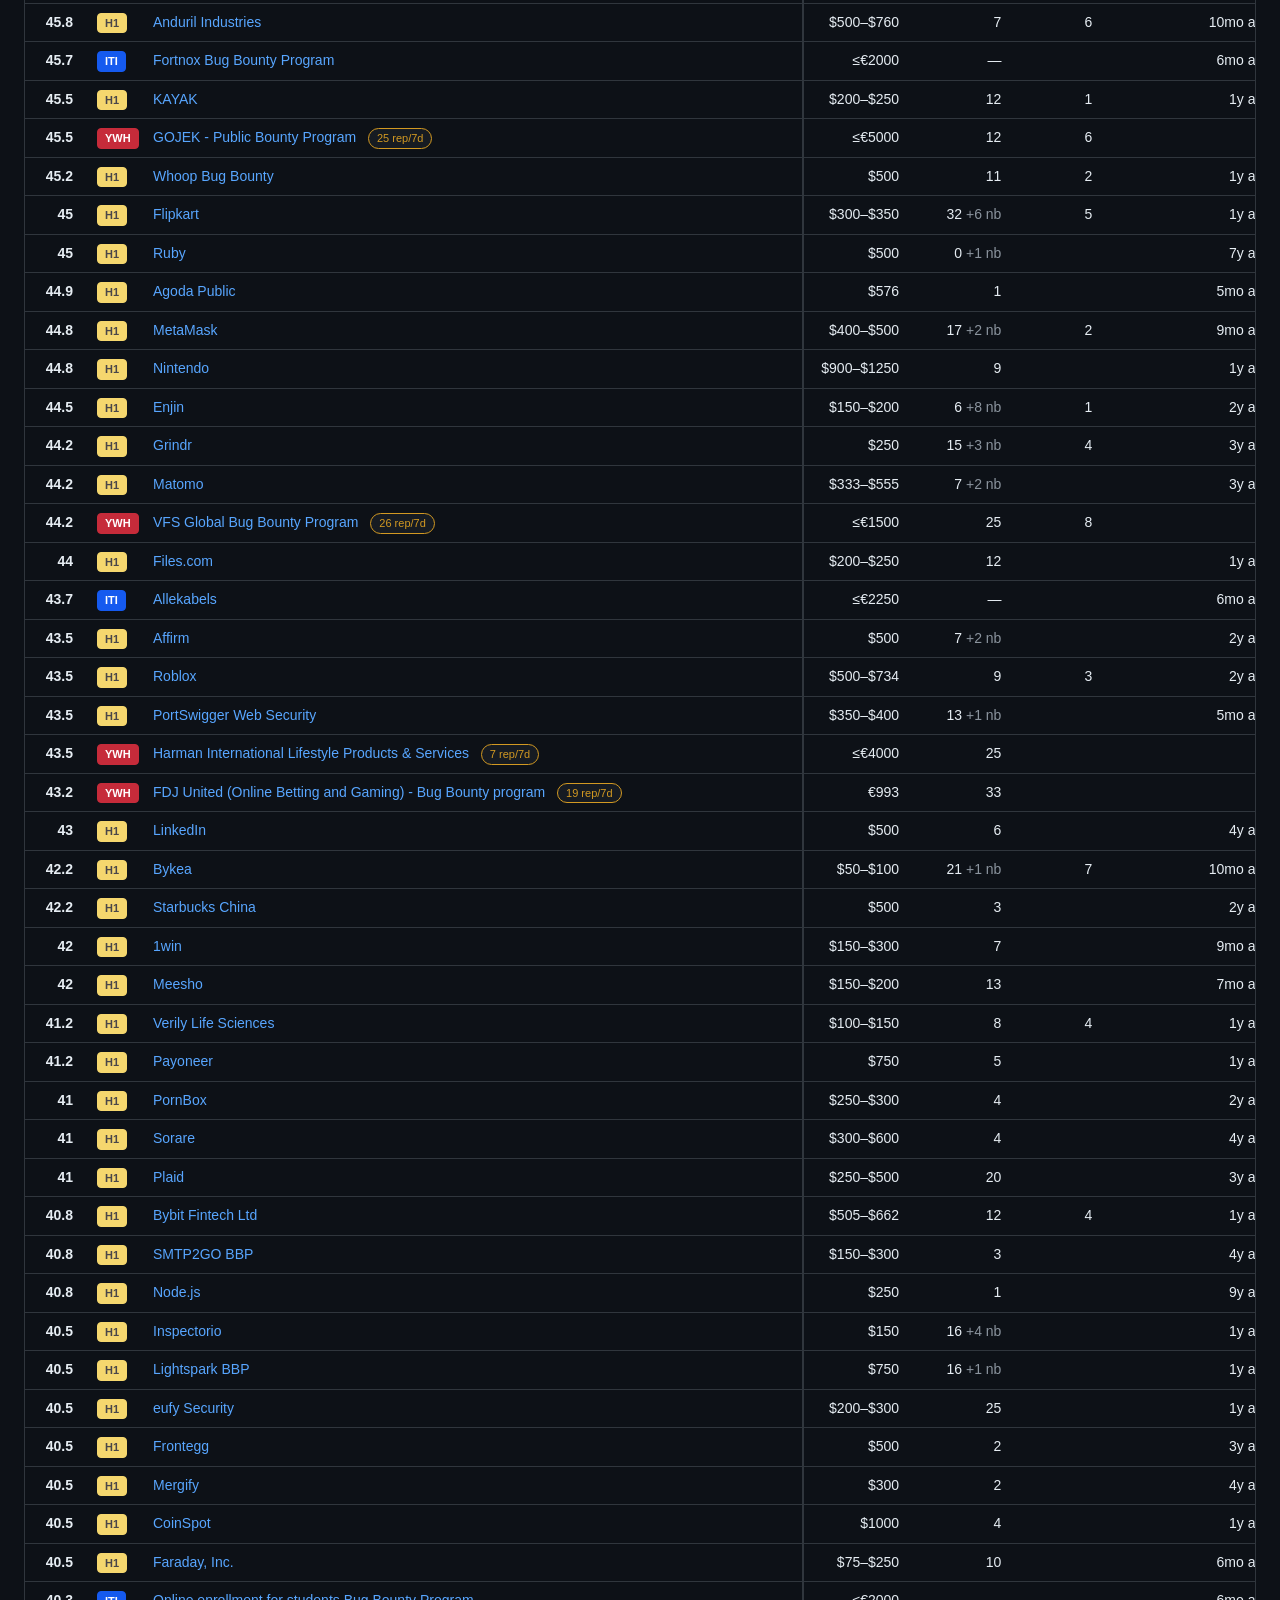
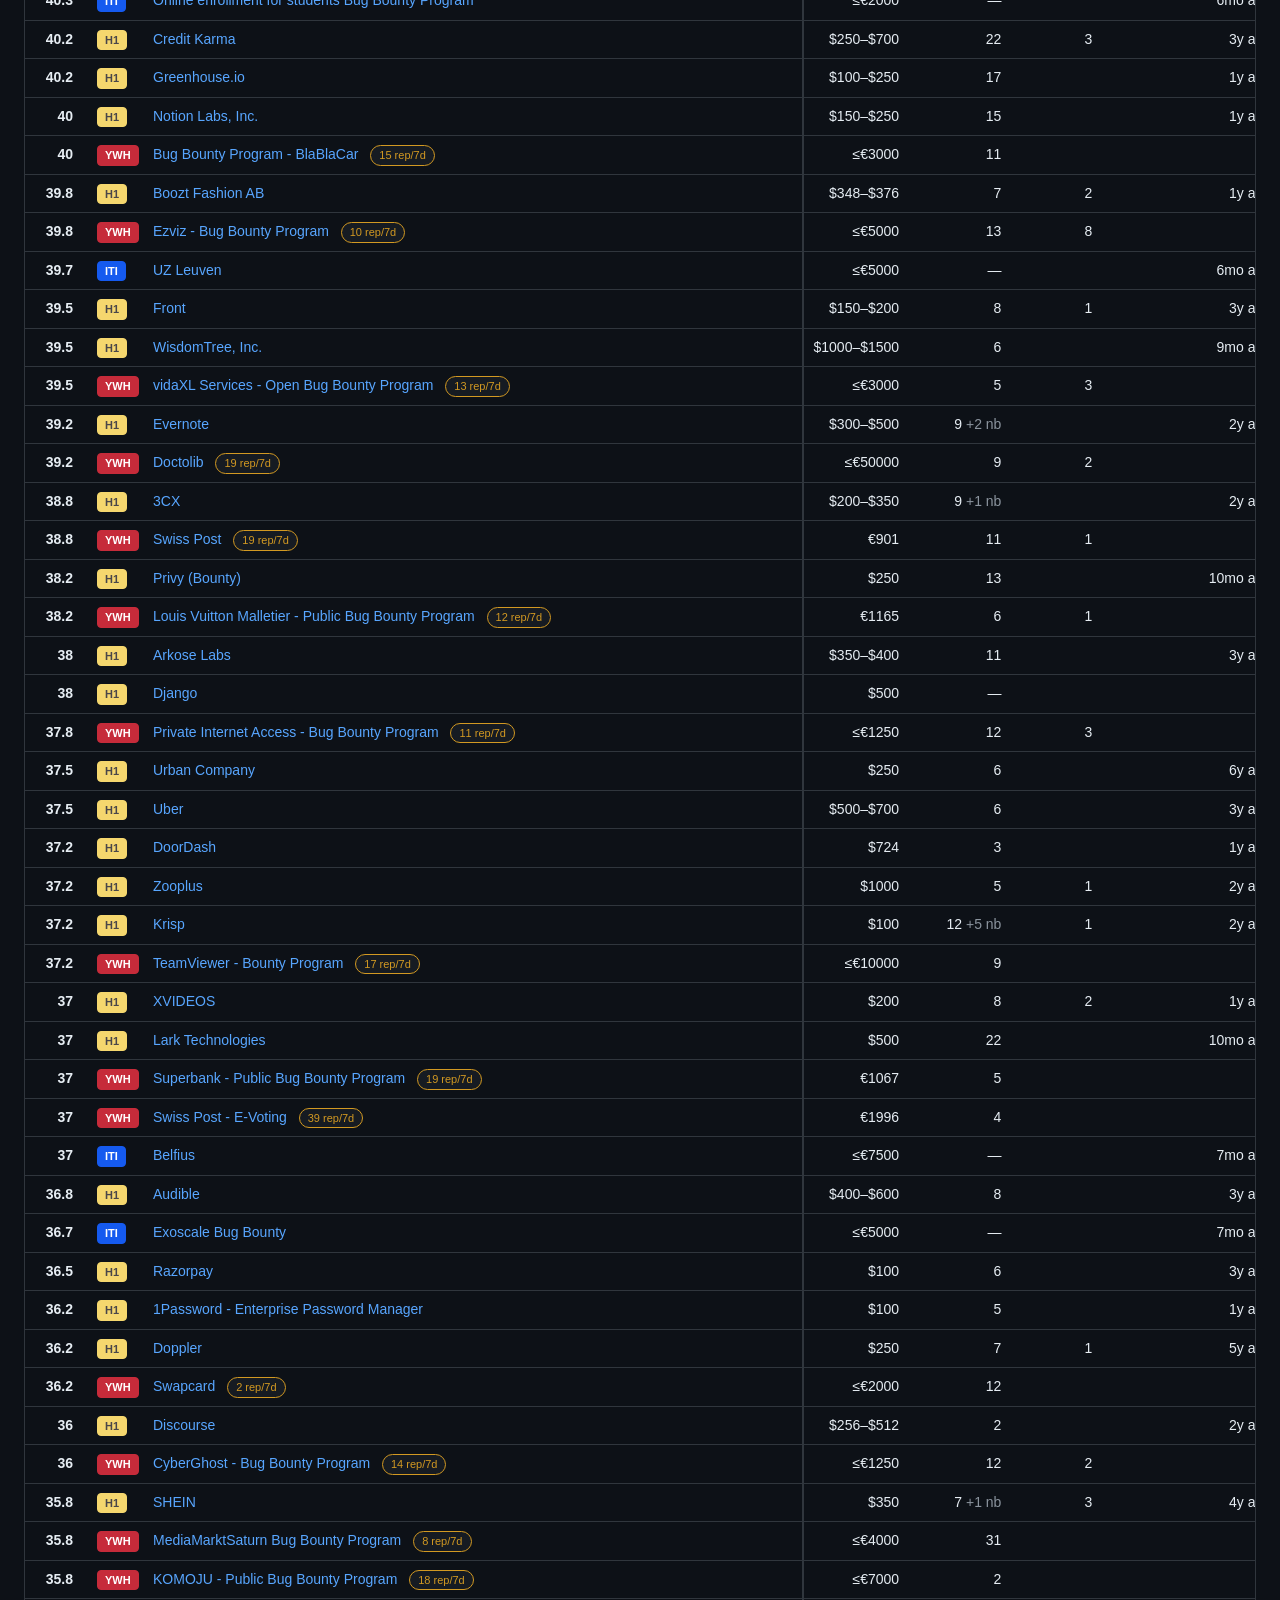
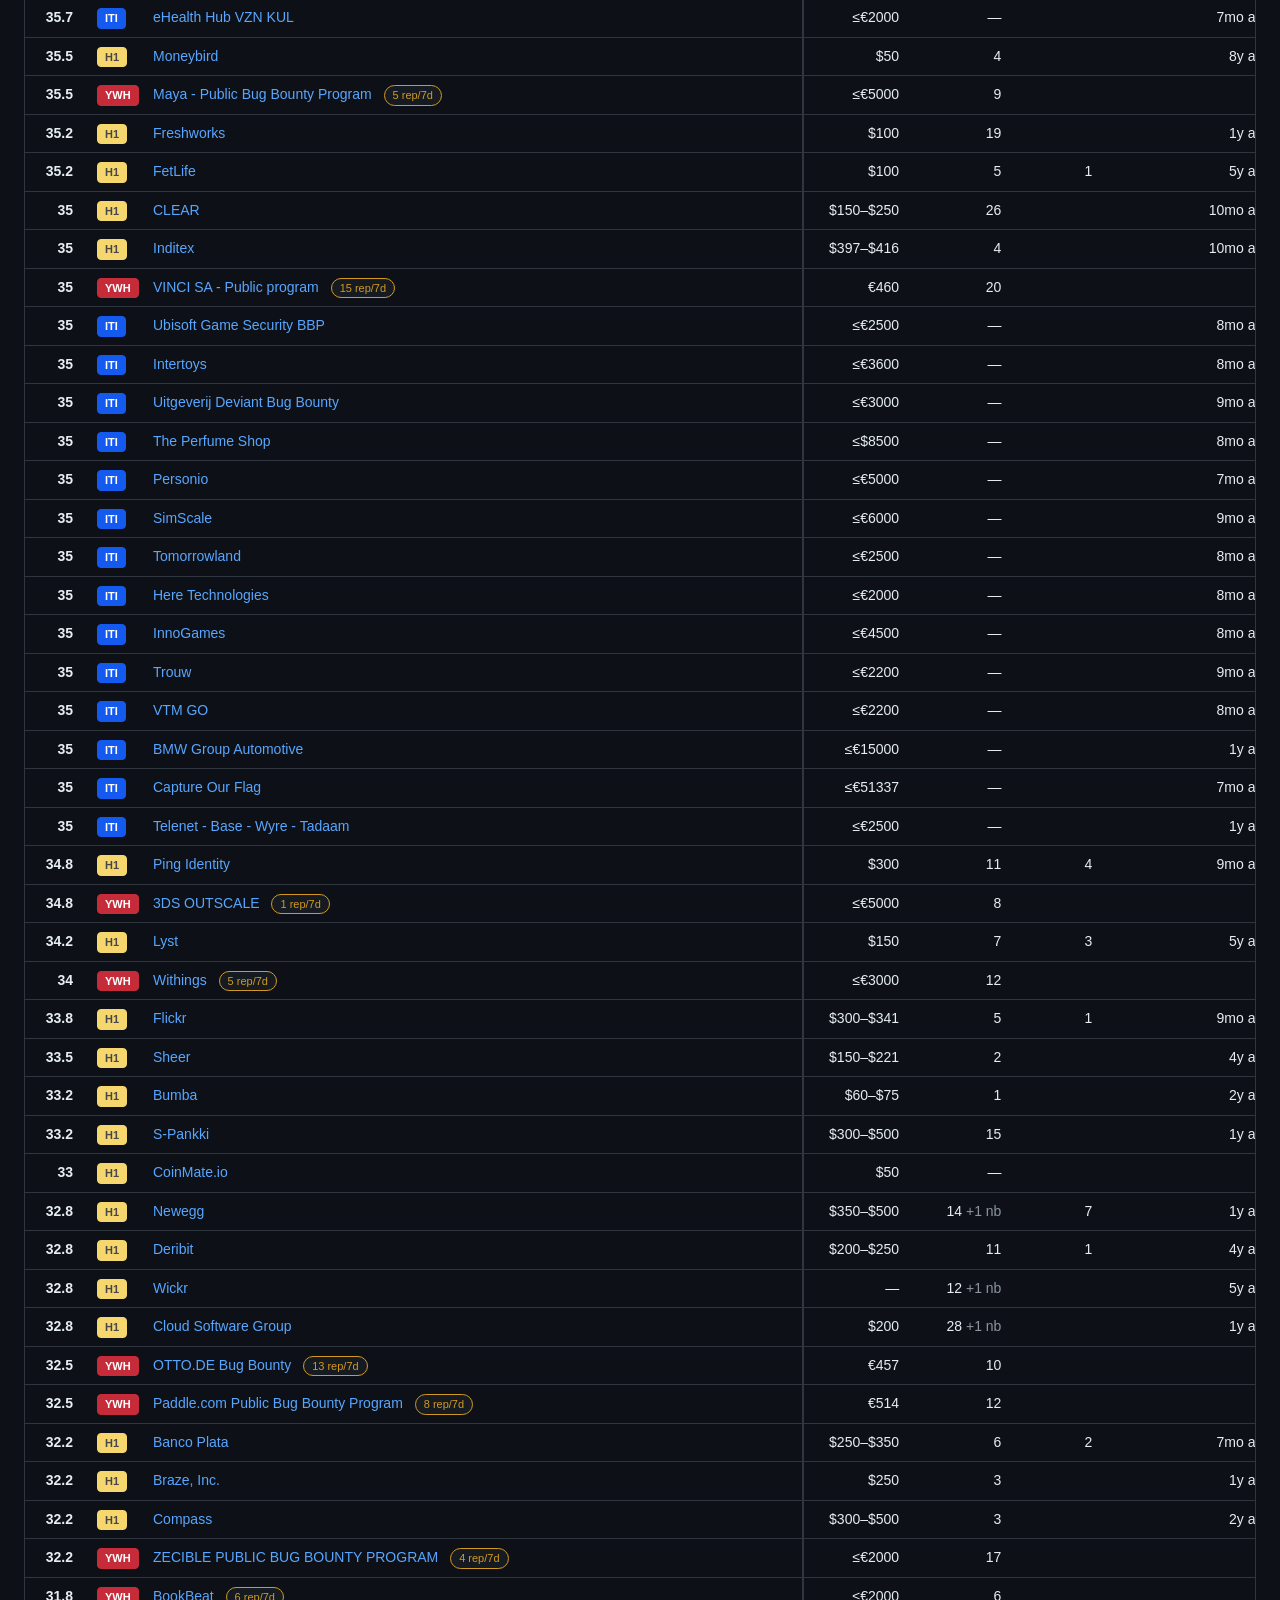
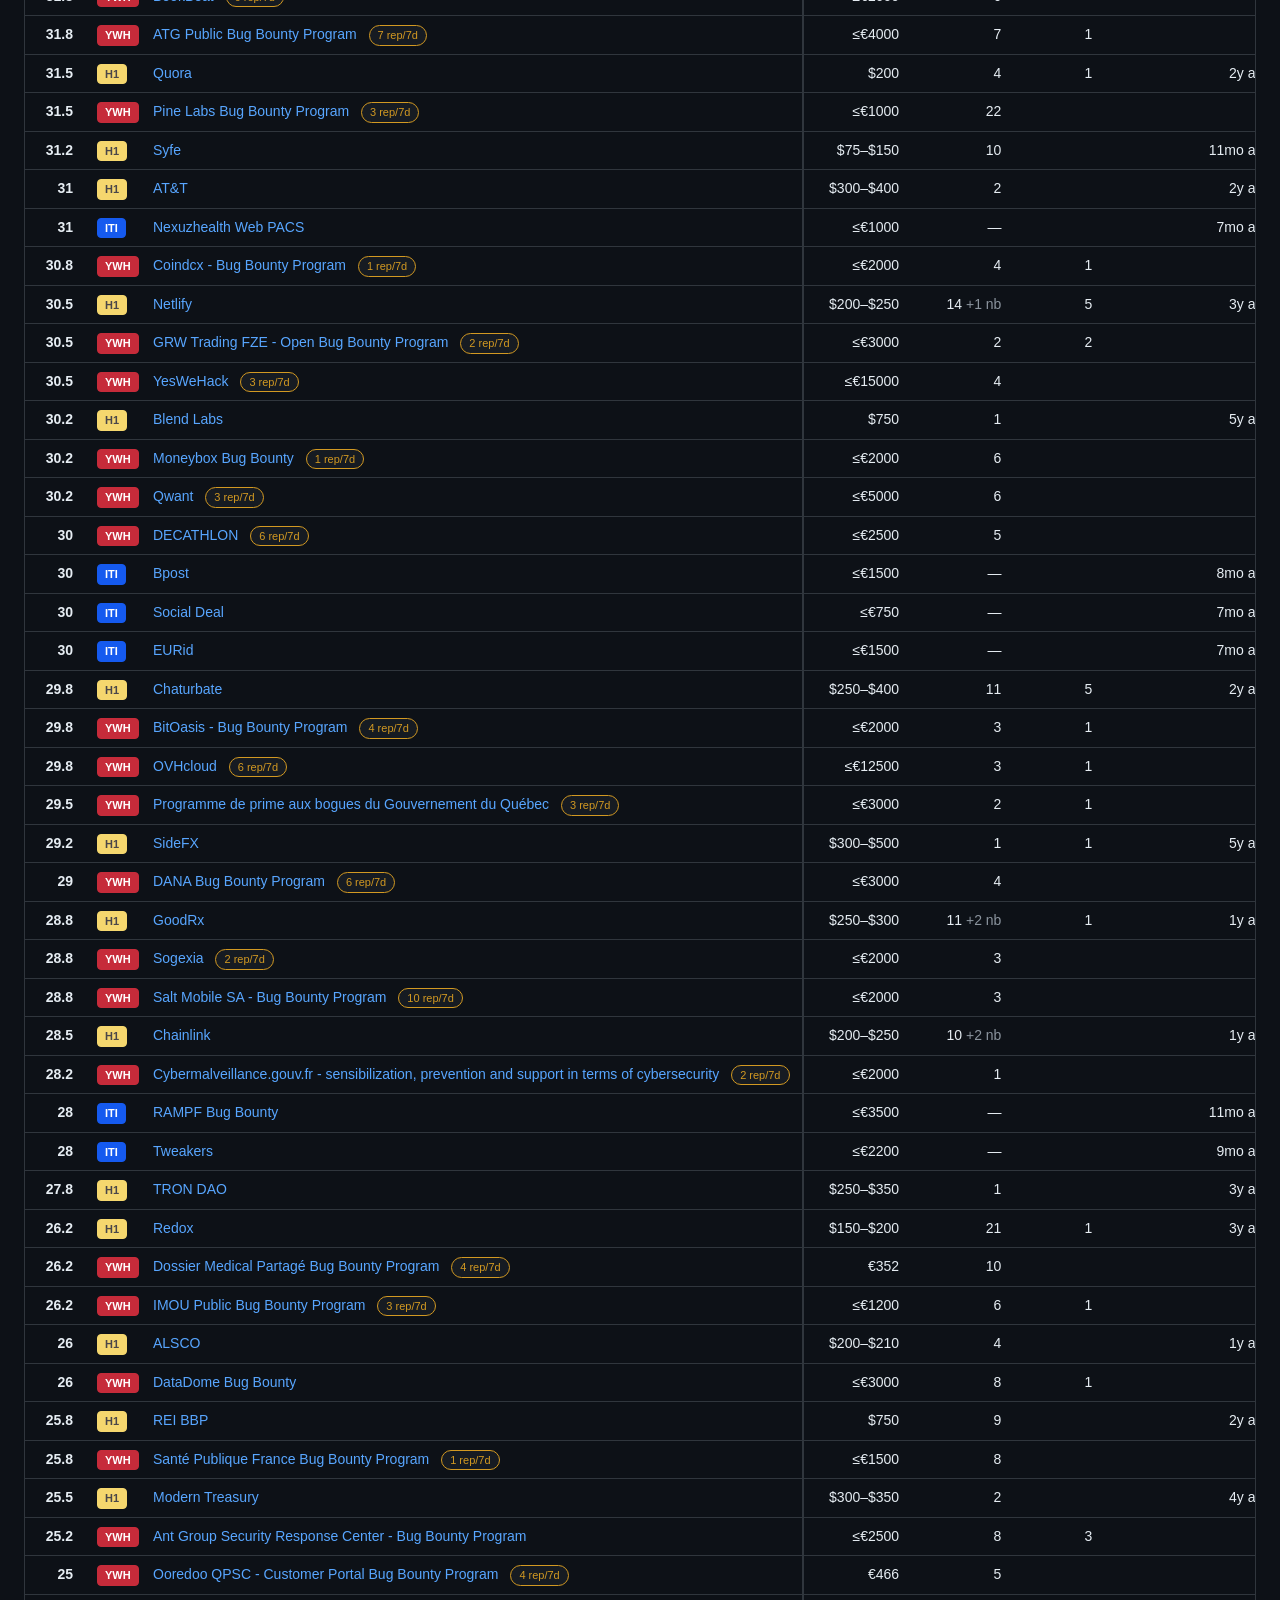
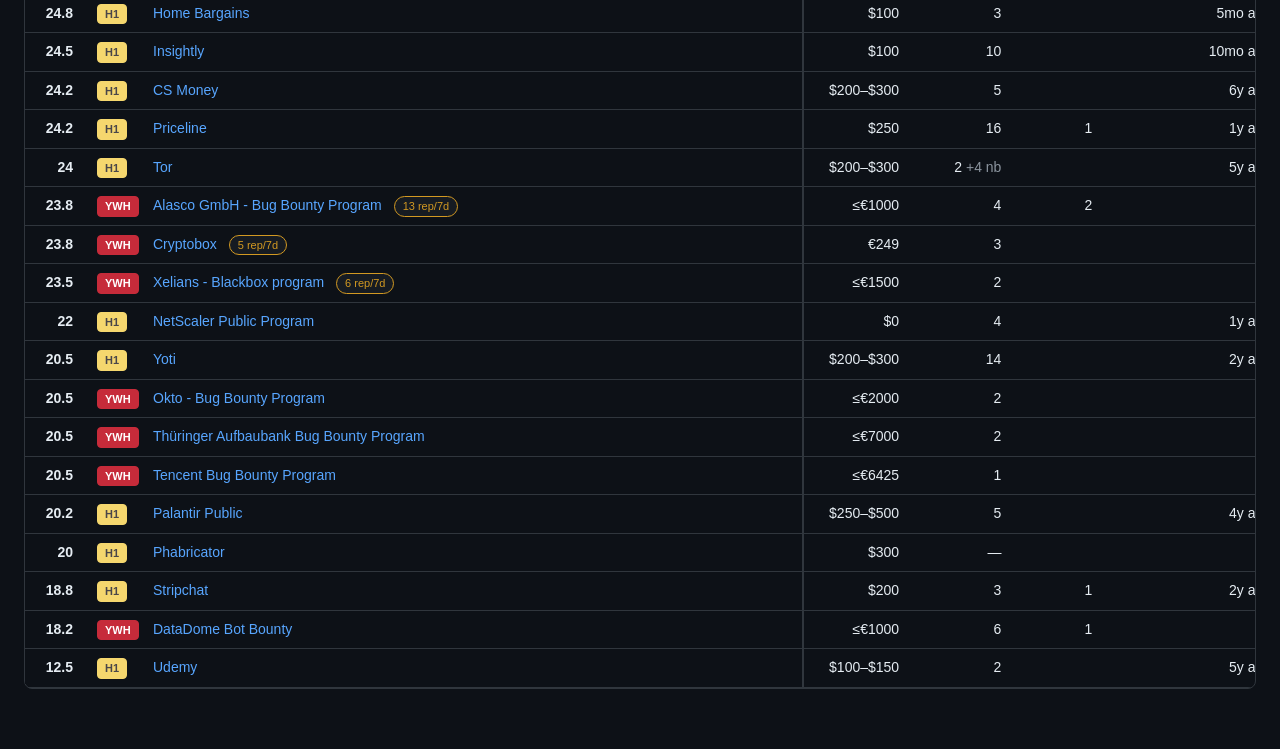
==== commit 2c3e9ab3: "update: bounty-eligibility, frozen columns, sort fix" ====
--- a/index.html
+++ b/index.html
@@ -68,7 +68,7 @@
     <div class="about">
       <h2>Score components (0–100)</h2>
       <ul>
-        <li><b>+0–30</b> — newest in-scope asset age (linear decay over 90 days). Fresh scope = untested surface.</li>
+        <li><b>+0–30</b> — newest bounty-eligible asset age (linear decay over 90 days). Fresh scope = untested surface. Assets that accept reports but pay nothing are excluded from the score and flagged <b>no bounty</b> in the feed.</li>
         <li><b>+0–15</b> — last resolved report: ≤14d = 15, ≤60d = 8, ≤180d = 2. Proves the program actually pays out.</li>
         <li><b>+0–25</b> — weighted scope breadth: wildcards/CIDR ×5, APIs &amp; apps ×4, hardware/source ×3, domains/URLs ×1.</li>
         <li><b>+0–10</b> — response efficiency ≥80% = 10, ≥50% = 5. Slow programs waste your time.</li>
--- a/style.css
+++ b/style.css
@@ -26,10 +26,28 @@
 }
 .muted { color: var(--muted); }
 
-.table-wrap { overflow-x: auto; border: 1px solid var(--border); border-radius: 8px; }
-table { border-collapse: collapse; width: 100%; min-width: 980px; }
+.table-wrap {
+  overflow-x: auto; border: 1px solid var(--border); border-radius: 8px;
+  scrollbar-color: var(--muted) var(--panel);   /* Firefox: always visible */
+}
+.table-wrap::-webkit-scrollbar { height: 12px; }
+.table-wrap::-webkit-scrollbar-track { background: var(--panel); border-radius: 0 0 8px 8px; }
+.table-wrap::-webkit-scrollbar-thumb { background: var(--muted); border-radius: 6px; border: 2px solid var(--panel); }
+table { border-collapse: separate; border-spacing: 0; width: 100%; min-width: 980px; }
 th, td { padding: 8px 12px; text-align: left; border-bottom: 1px solid var(--border); white-space: nowrap; }
-th { background: var(--panel); cursor: pointer; user-select: none; position: sticky; top: 0; }
+th { background: var(--panel); cursor: pointer; user-select: none; position: sticky; top: 0; z-index: 2; }
+
+/* frozen left columns: score + platform + program name stay visible on scroll */
+th:nth-child(1), td:nth-child(1) { position: sticky; left: 0; z-index: 1;
+  width: 60px; min-width: 60px; max-width: 60px; }
+th:nth-child(2), td:nth-child(2) { position: sticky; left: 60px; z-index: 1;
+  width: 56px; min-width: 56px; max-width: 56px; }
+th:nth-child(3), td:nth-child(3) { position: sticky; left: 116px; z-index: 1; min-width: 180px;
+  box-shadow: 2px 0 0 var(--border); }
+td:nth-child(1), td:nth-child(2), td:nth-child(3) { background: var(--bg); }
+tbody tr:hover td:nth-child(1), tbody tr:hover td:nth-child(2),
+tbody tr:hover td:nth-child(3) { background: #1c2129; }
+th:nth-child(1), th:nth-child(2), th:nth-child(3) { z-index: 3; }
 th.sorted-desc::after { content: " ▼"; color: var(--accent); }
 th.sorted-asc::after { content: " ▲"; color: var(--accent); }
 .num { text-align: right; font-variant-numeric: tabular-nums; }
@@ -46,6 +64,7 @@
 .pill.new_program { color: var(--accent); border-color: var(--accent); }
 .pill.program_updated { color: #bc8cff; border-color: #bc8cff; }
 .pill.warn { color: var(--warn); border-color: var(--warn); }
+.pill.nobounty { color: #f85149; border-color: #f85149; }
 
 .plats { display: flex; gap: 4px; }
 .plat {
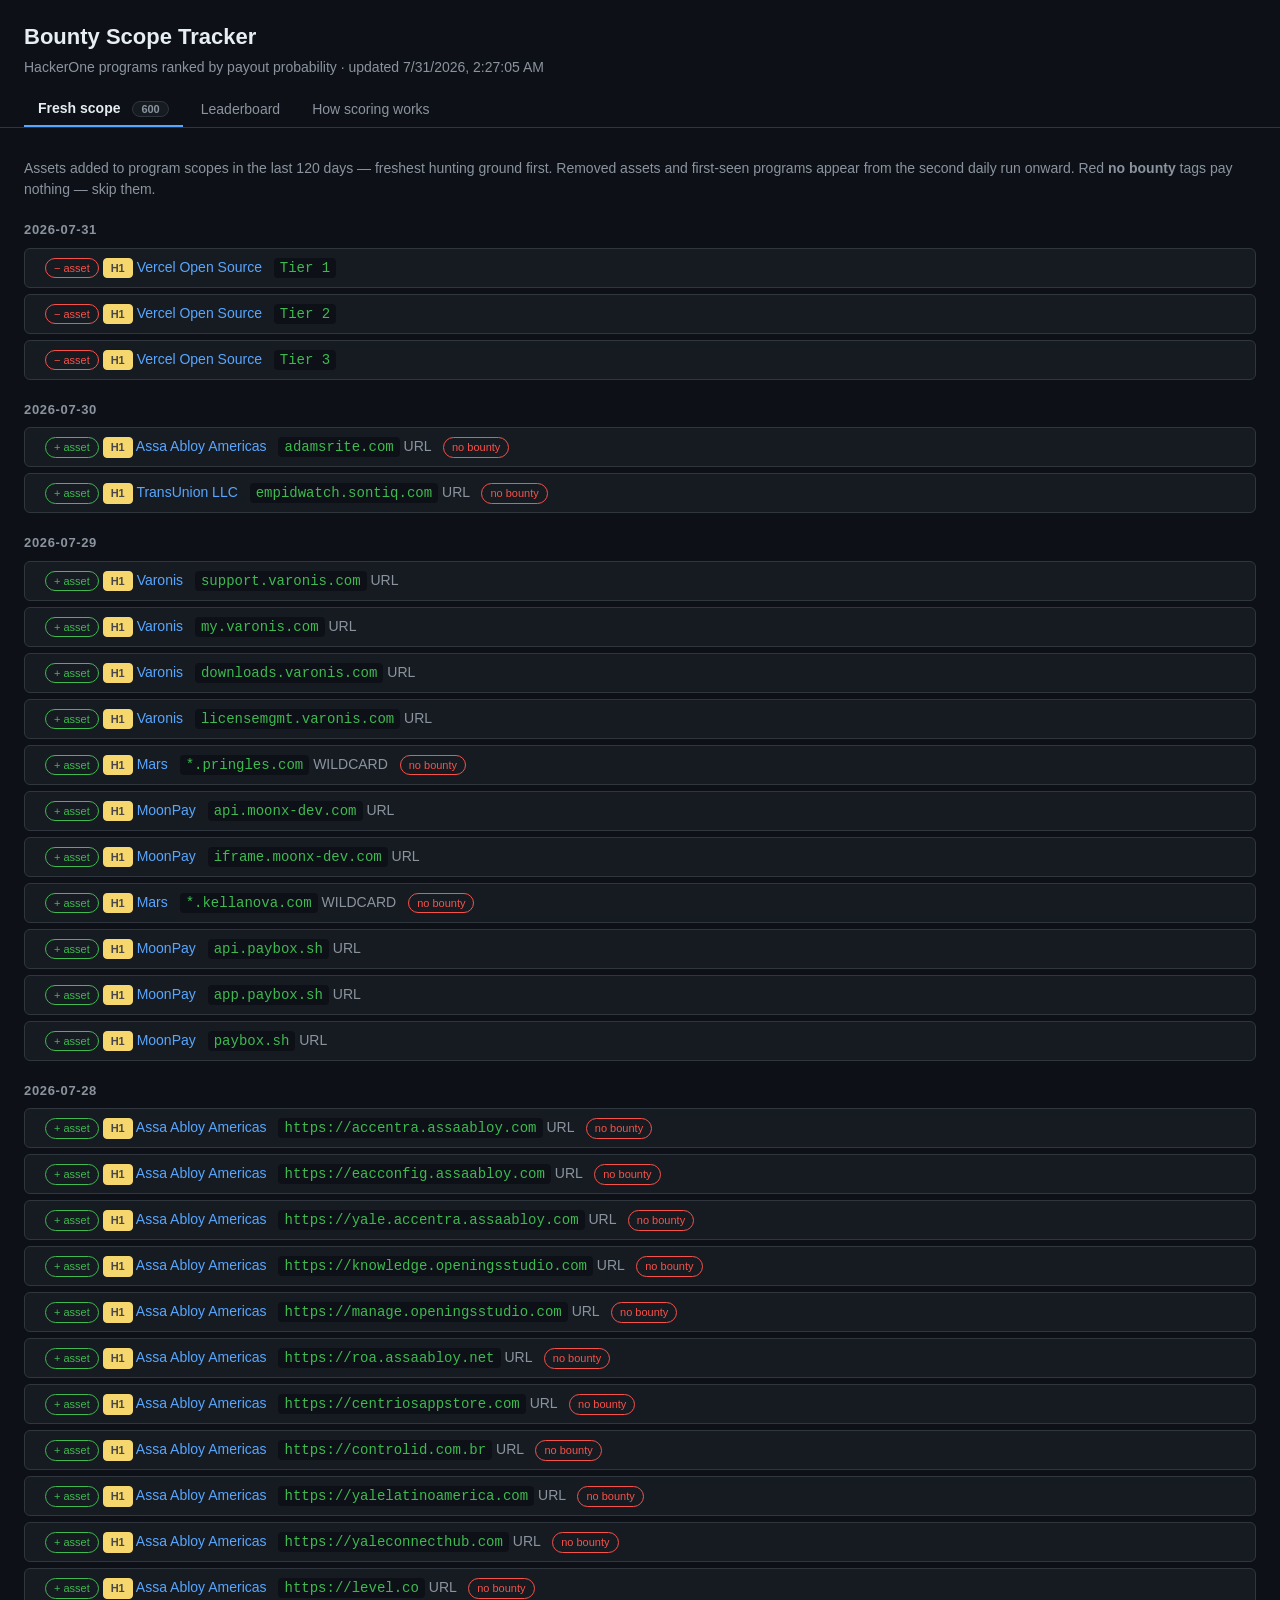
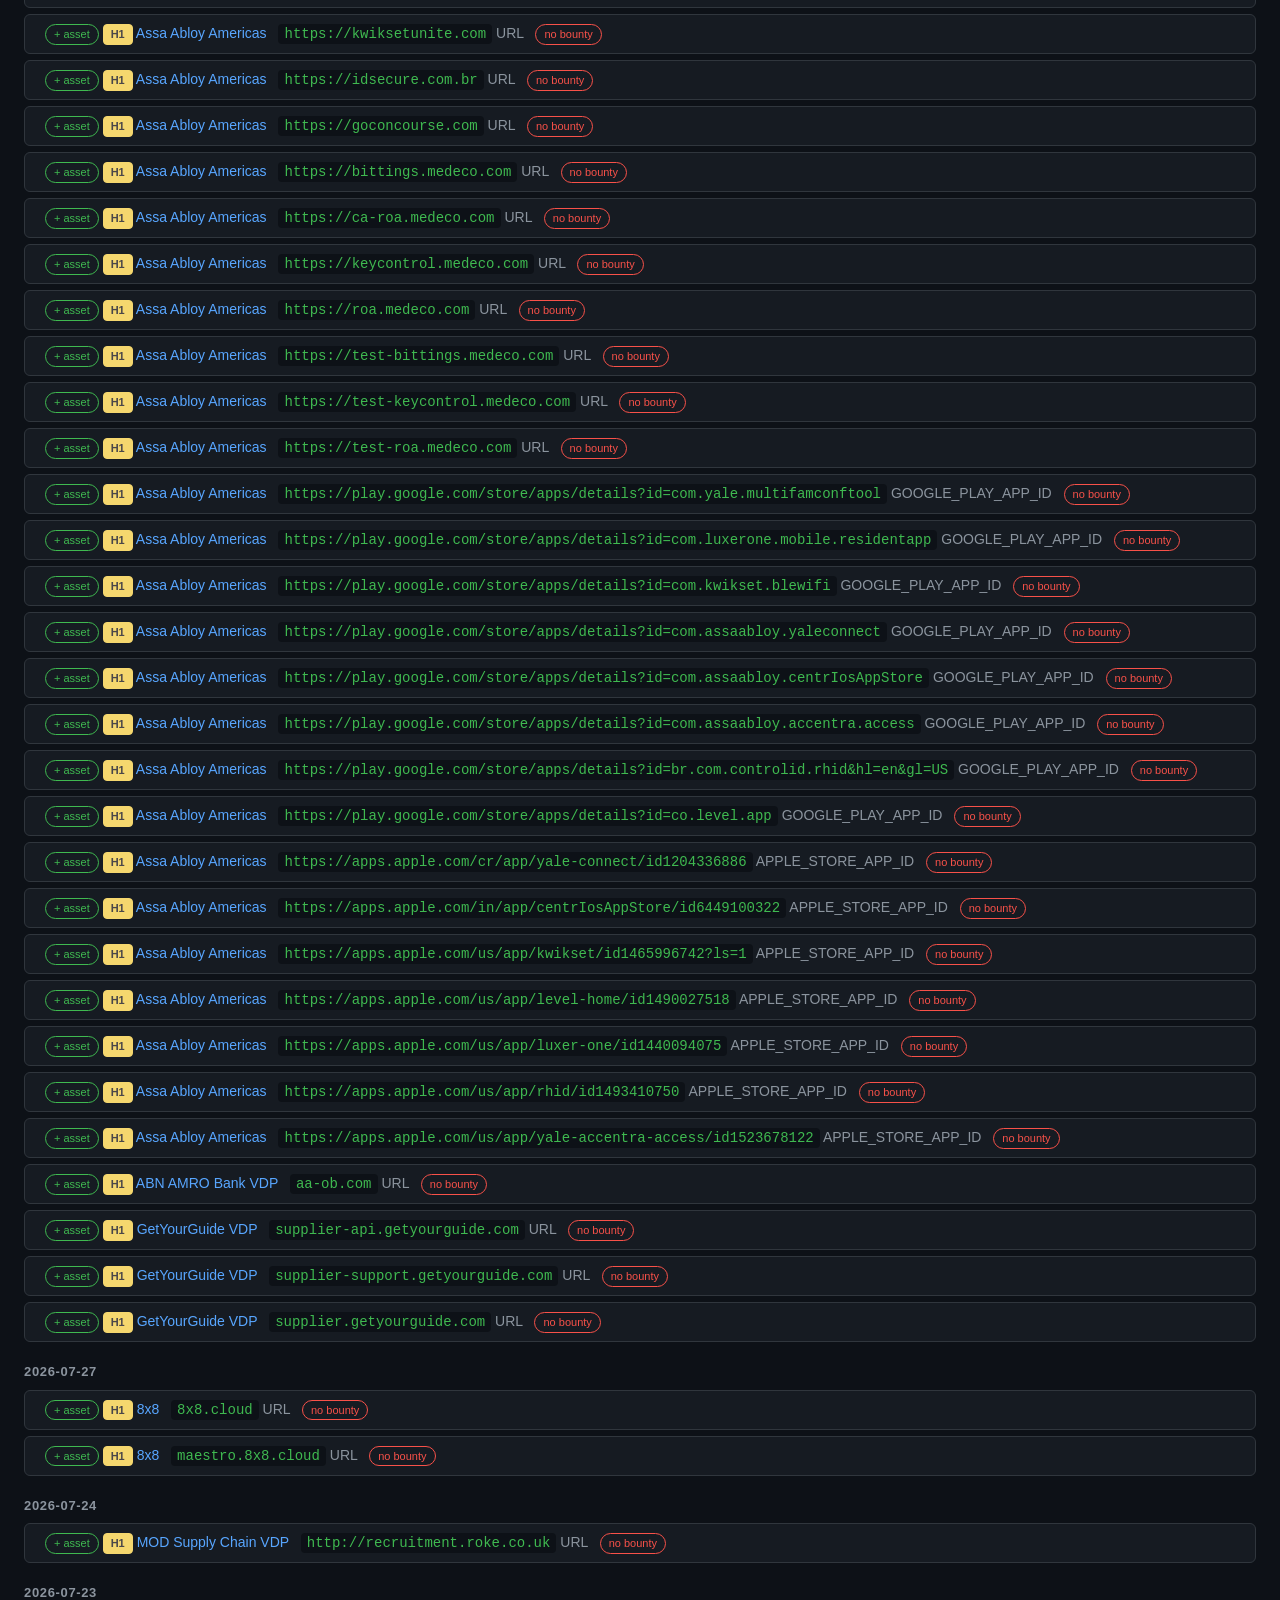
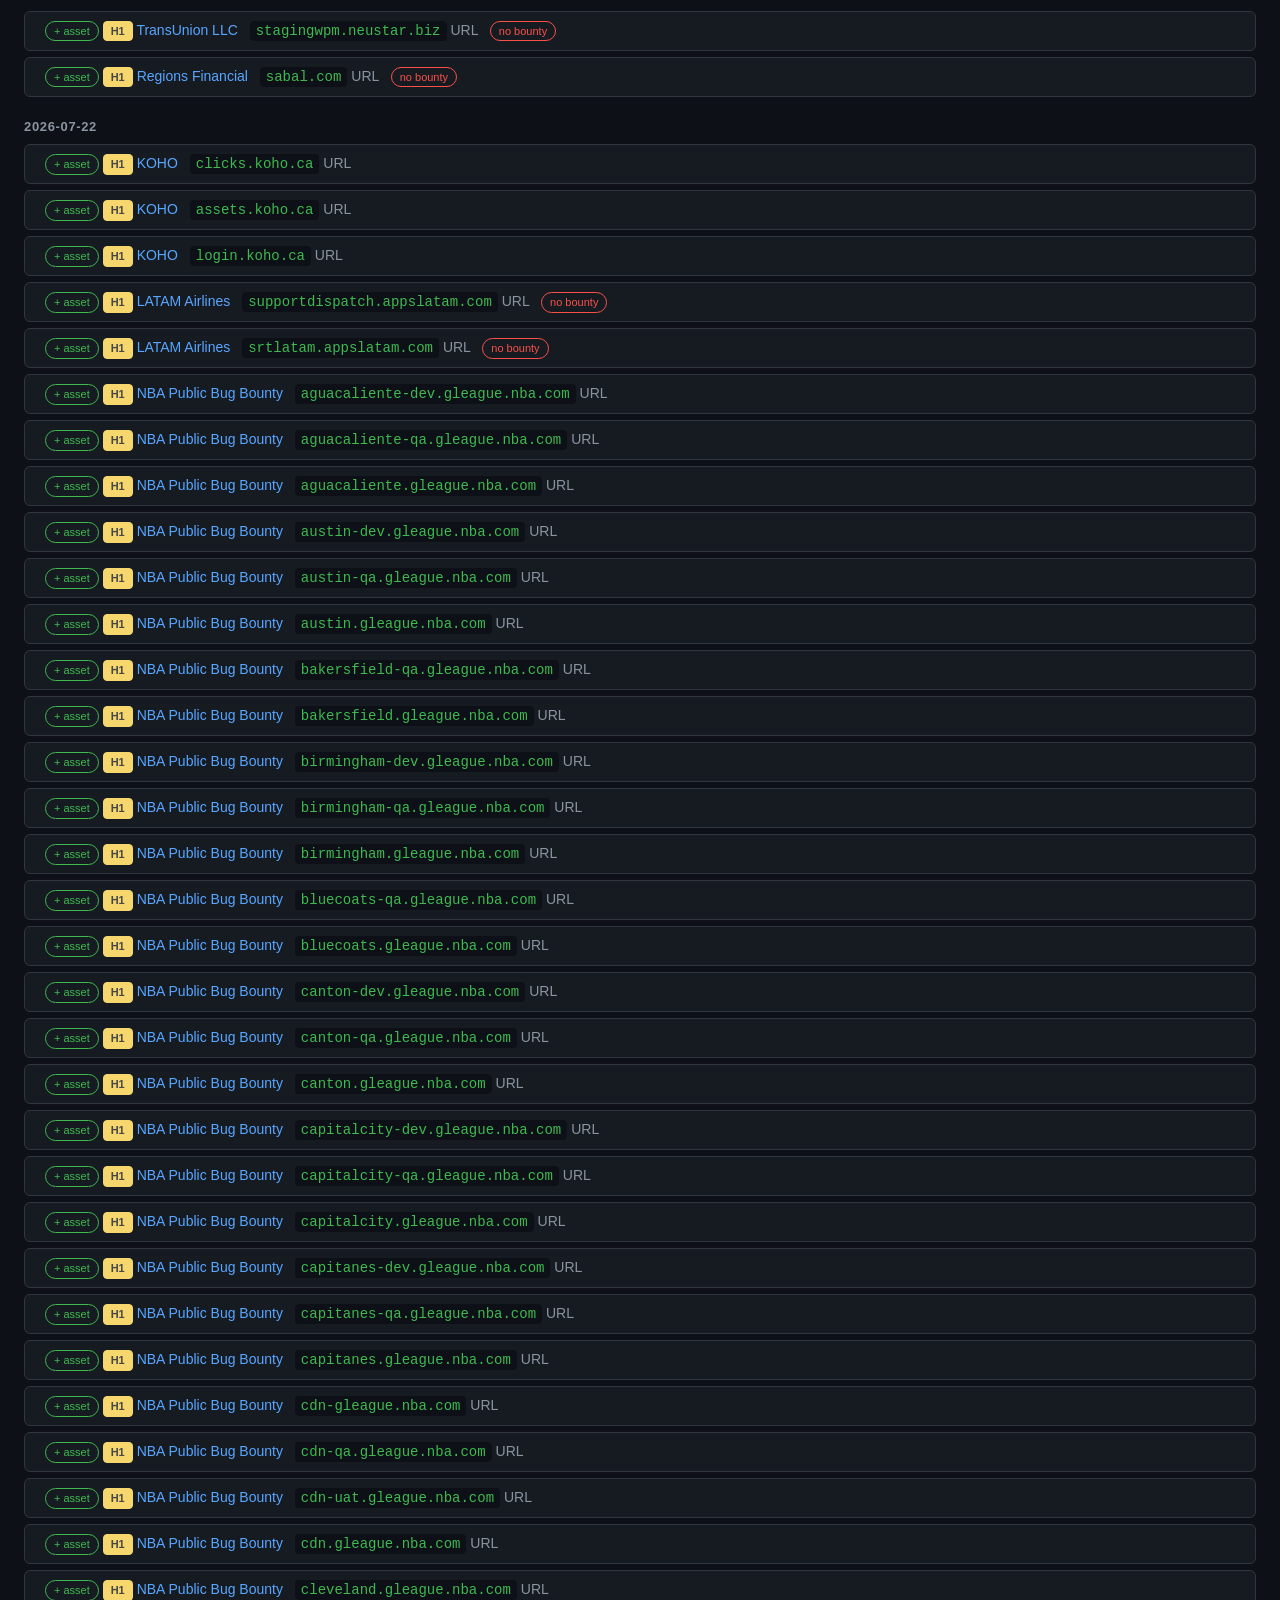
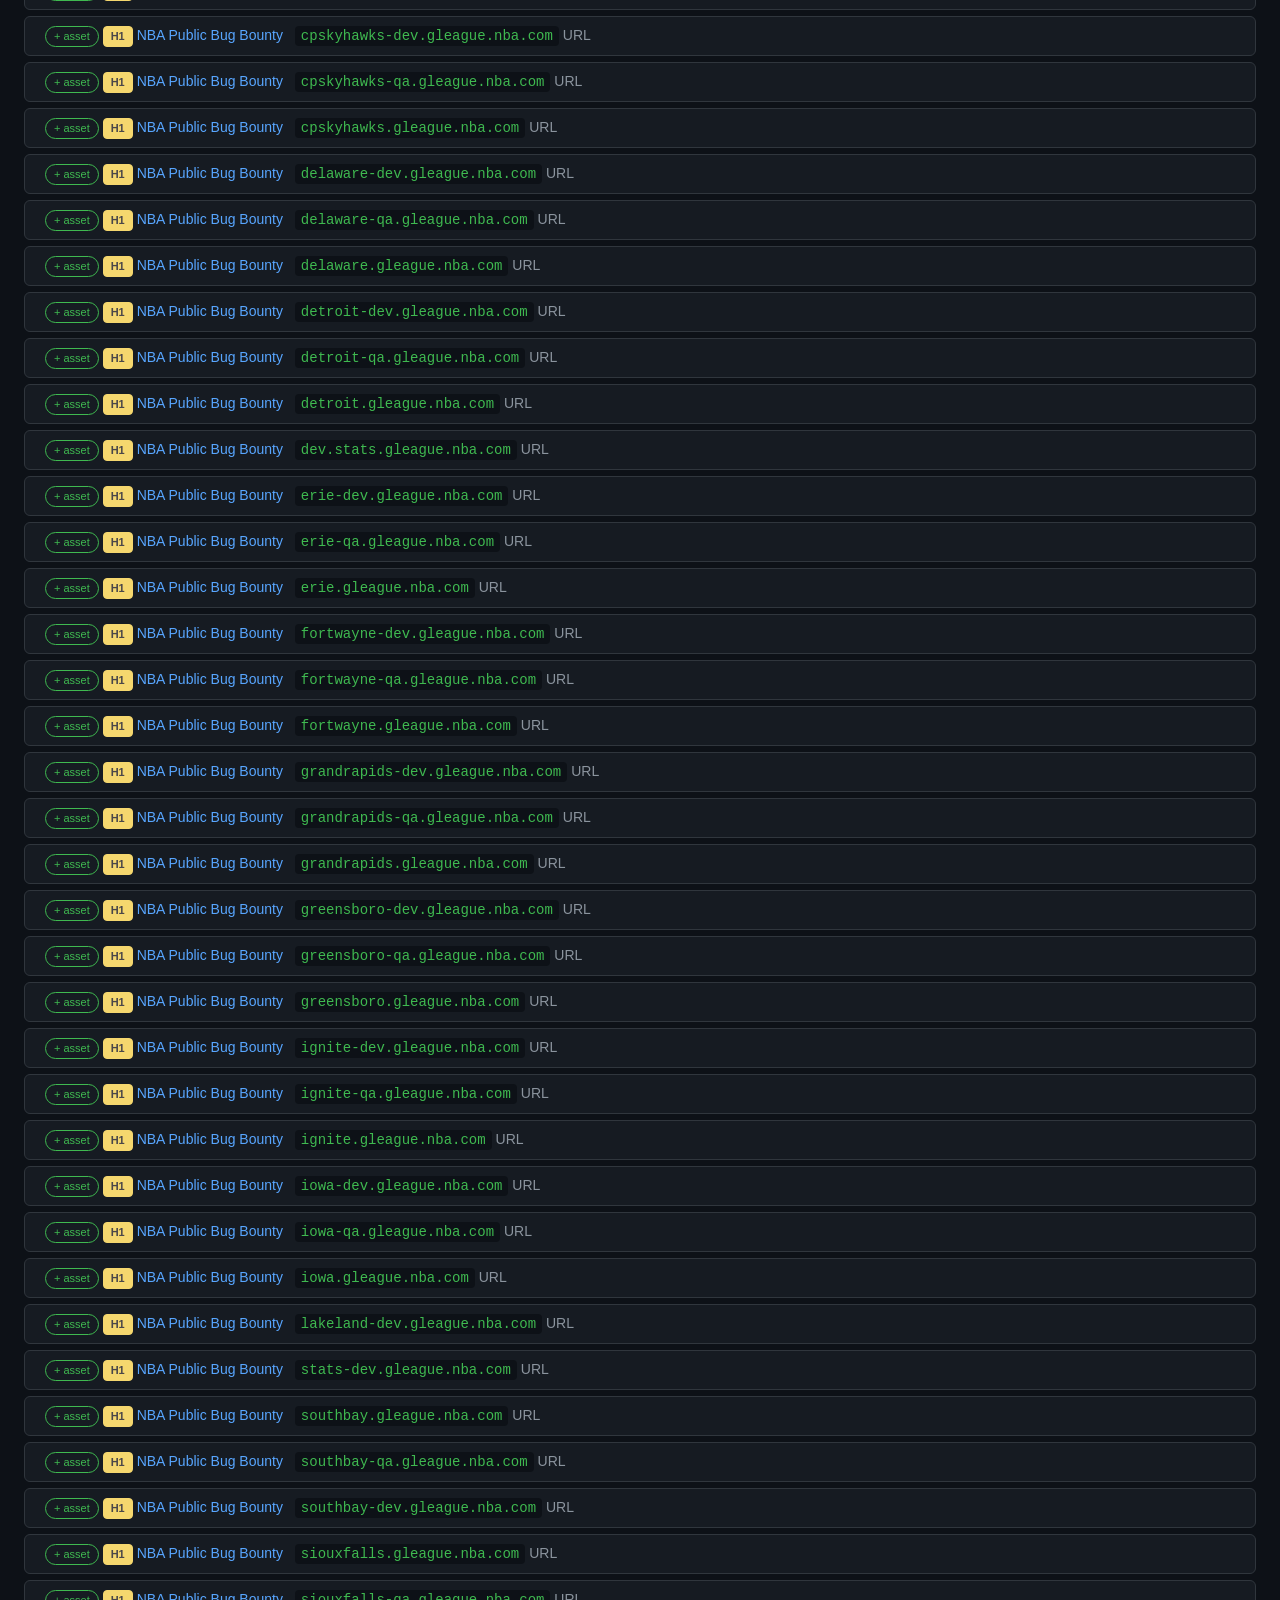
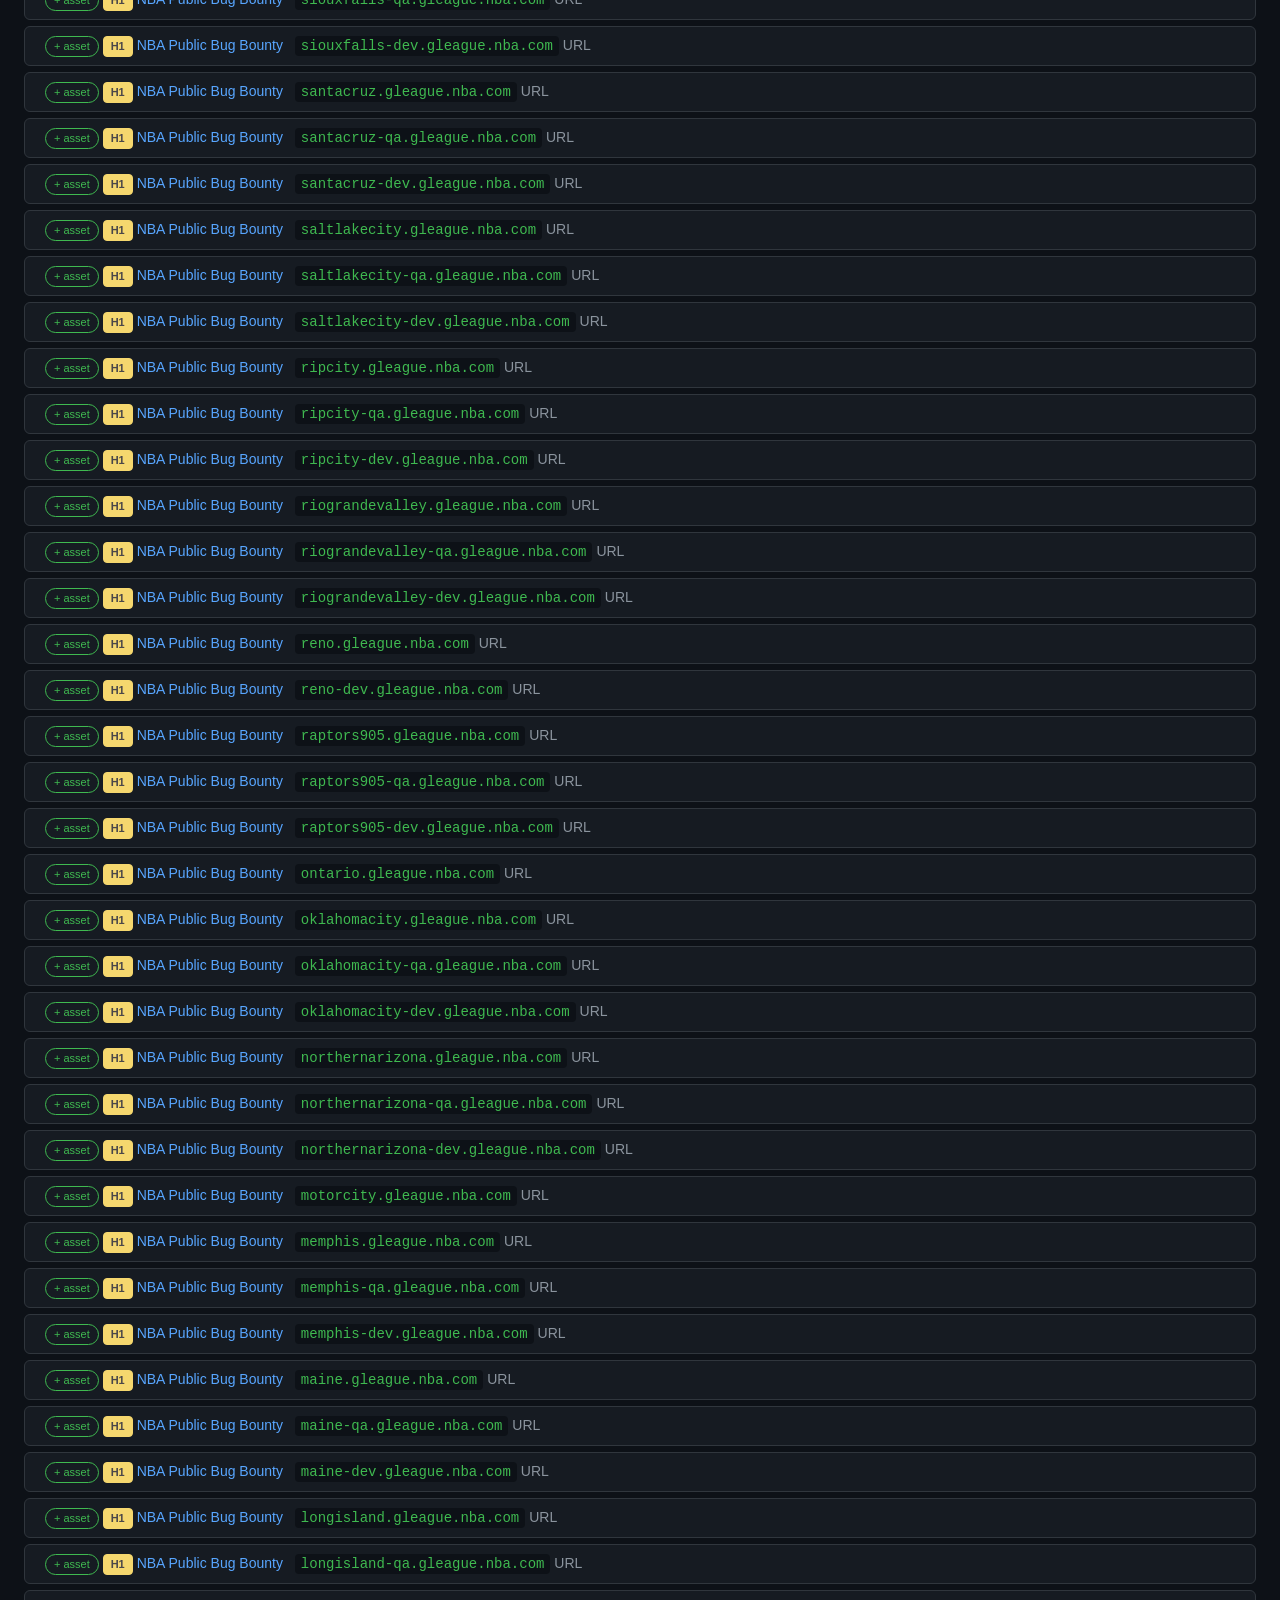
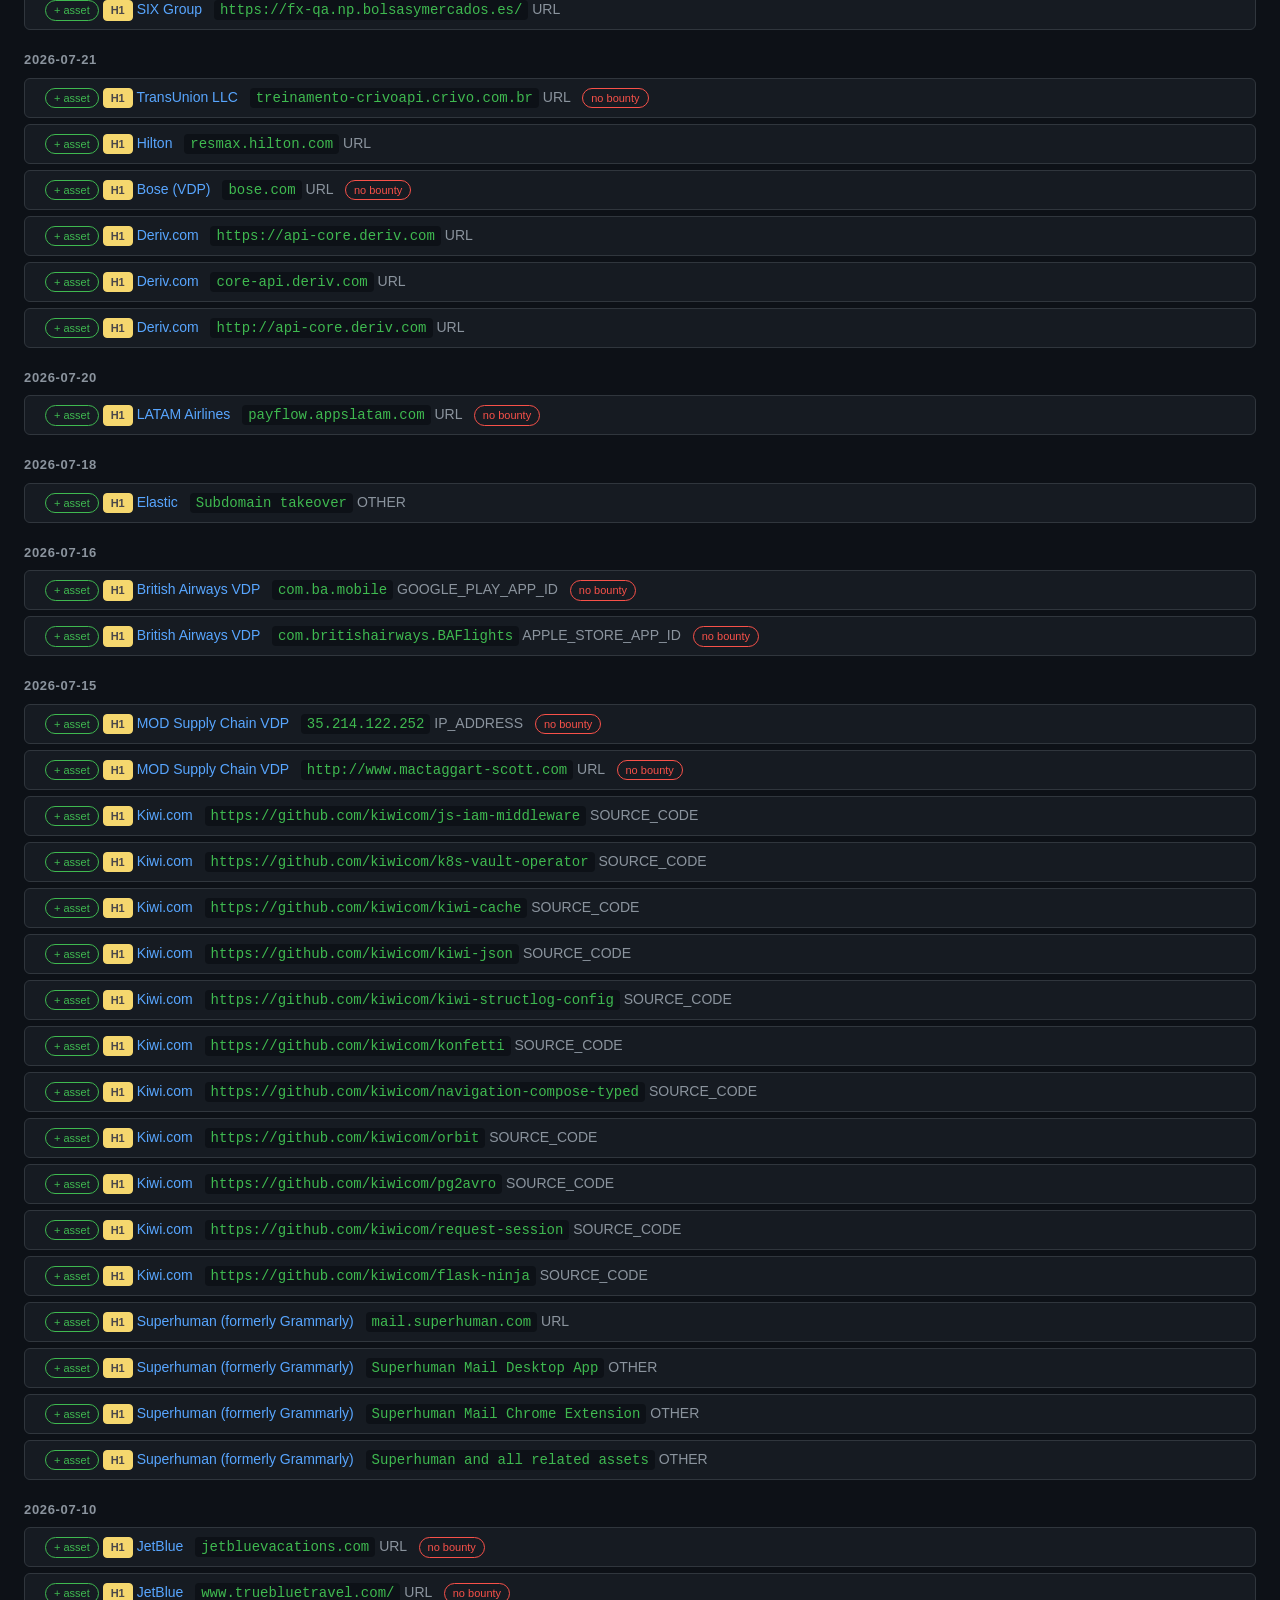
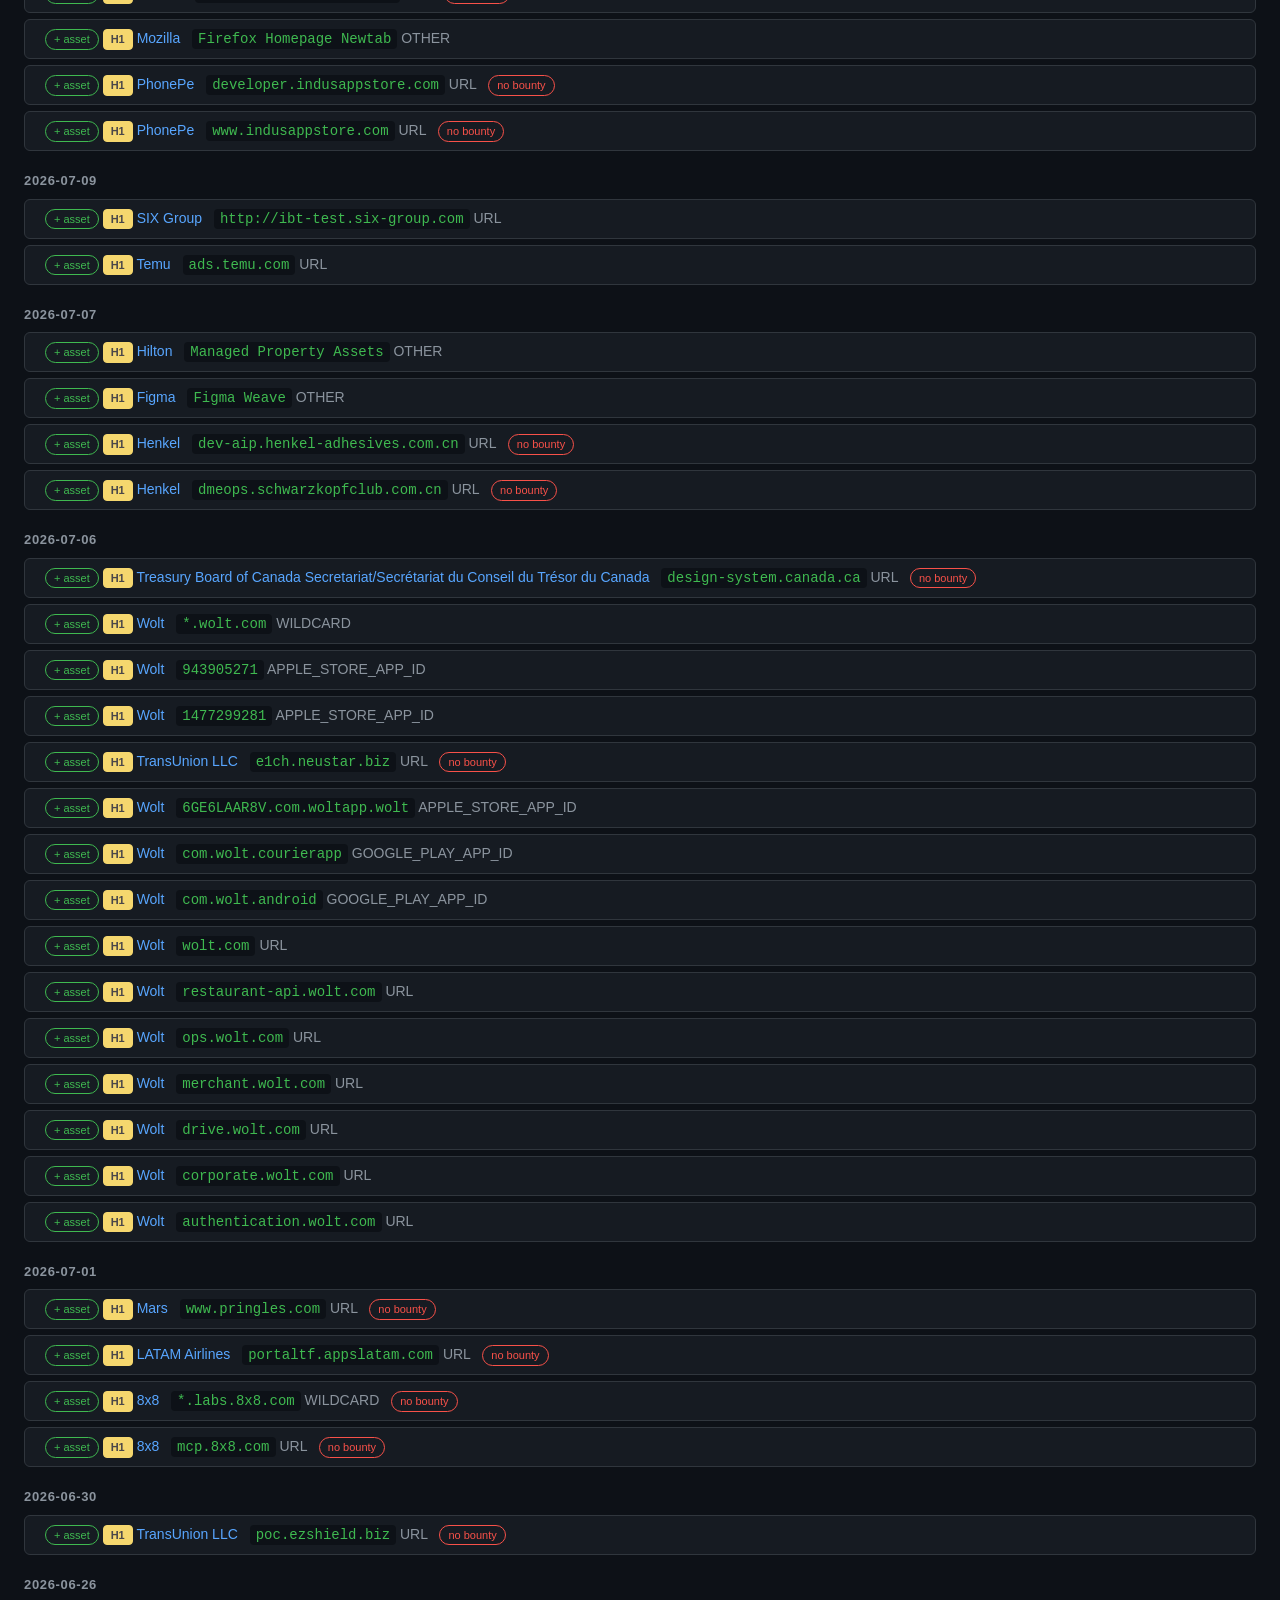
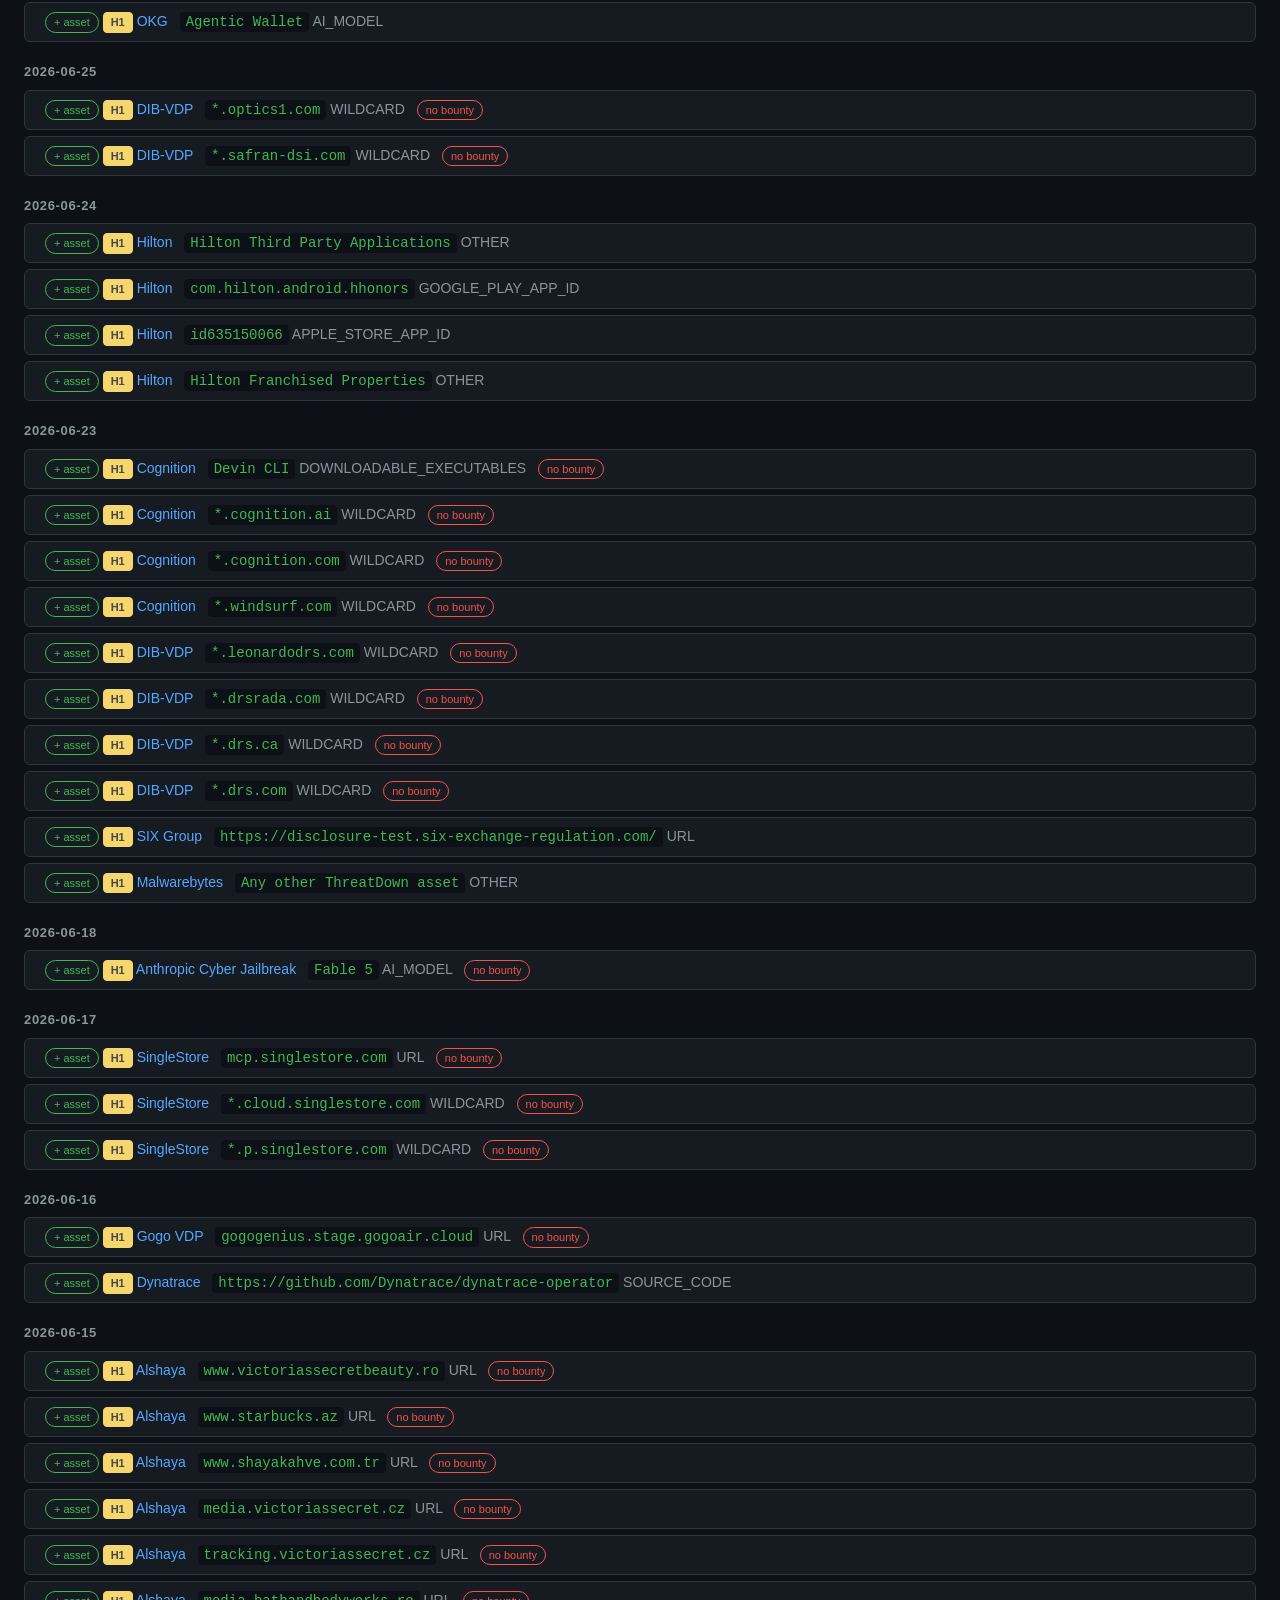
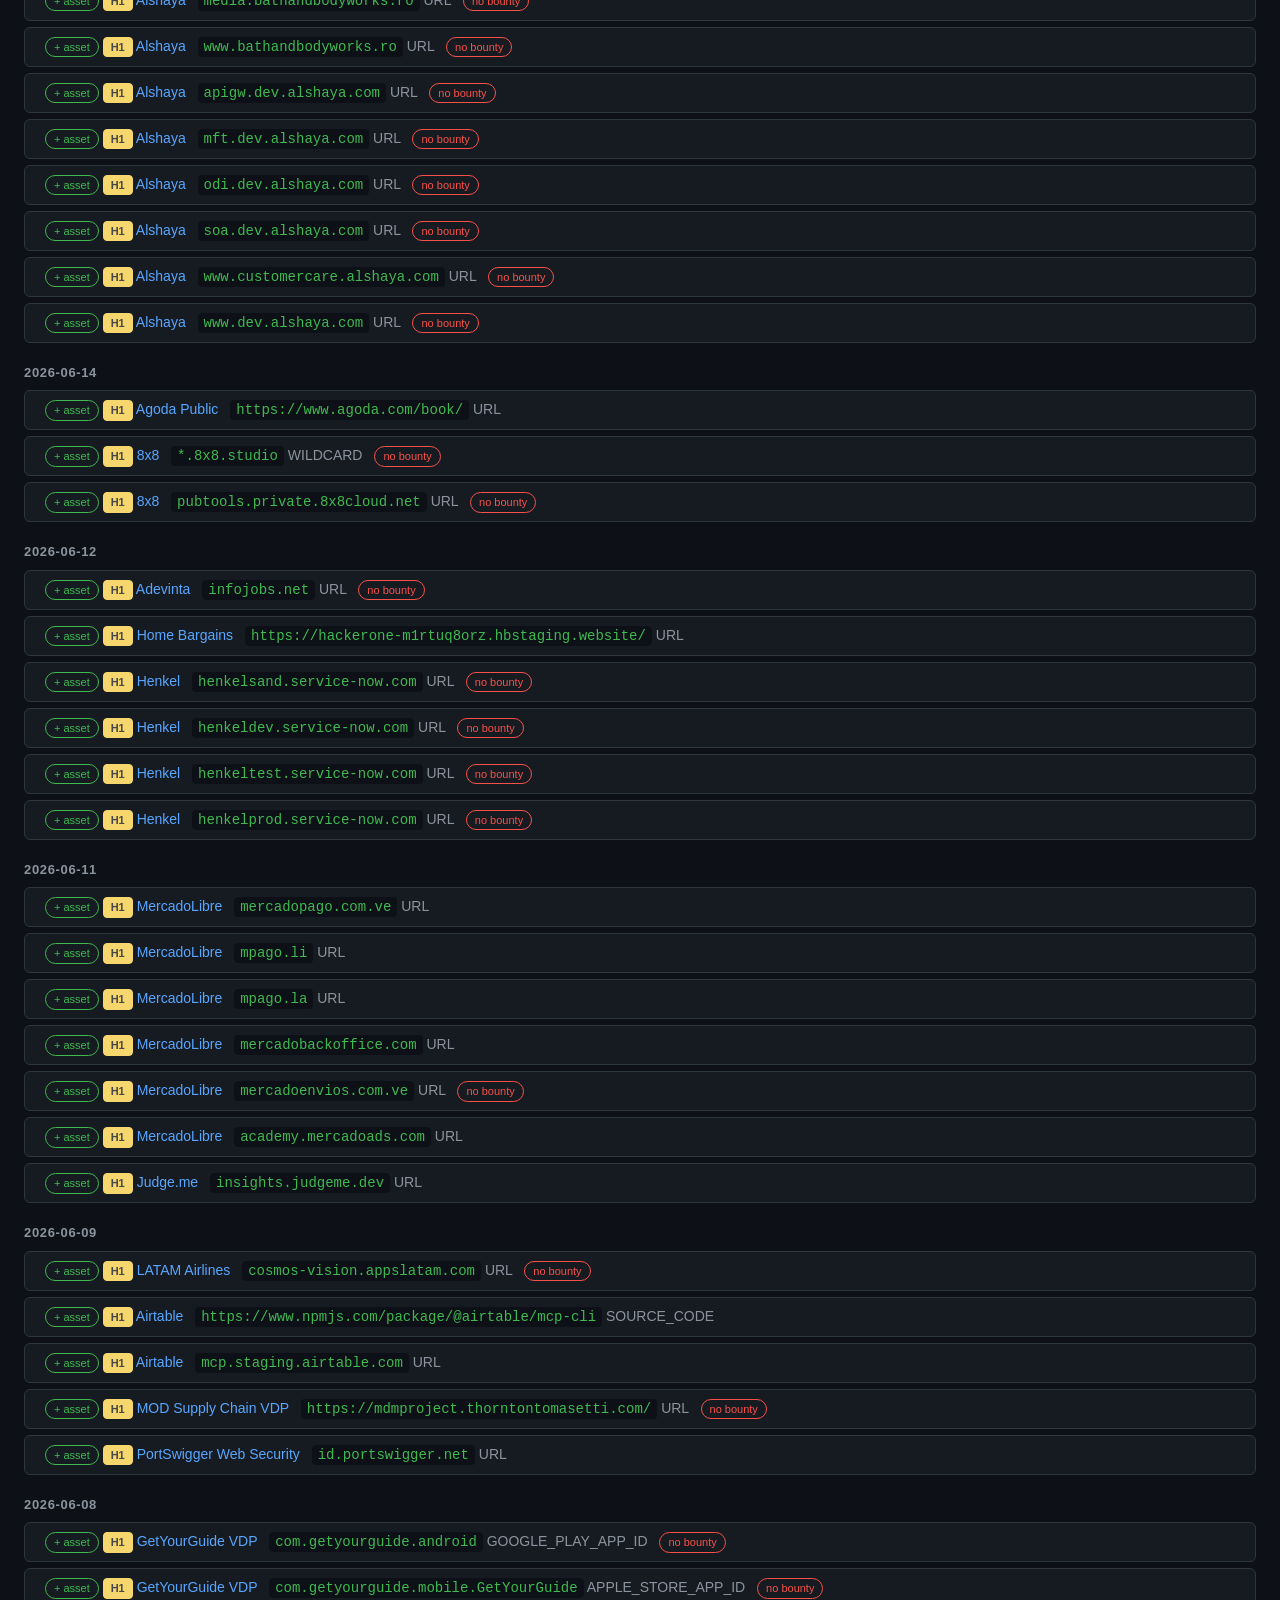
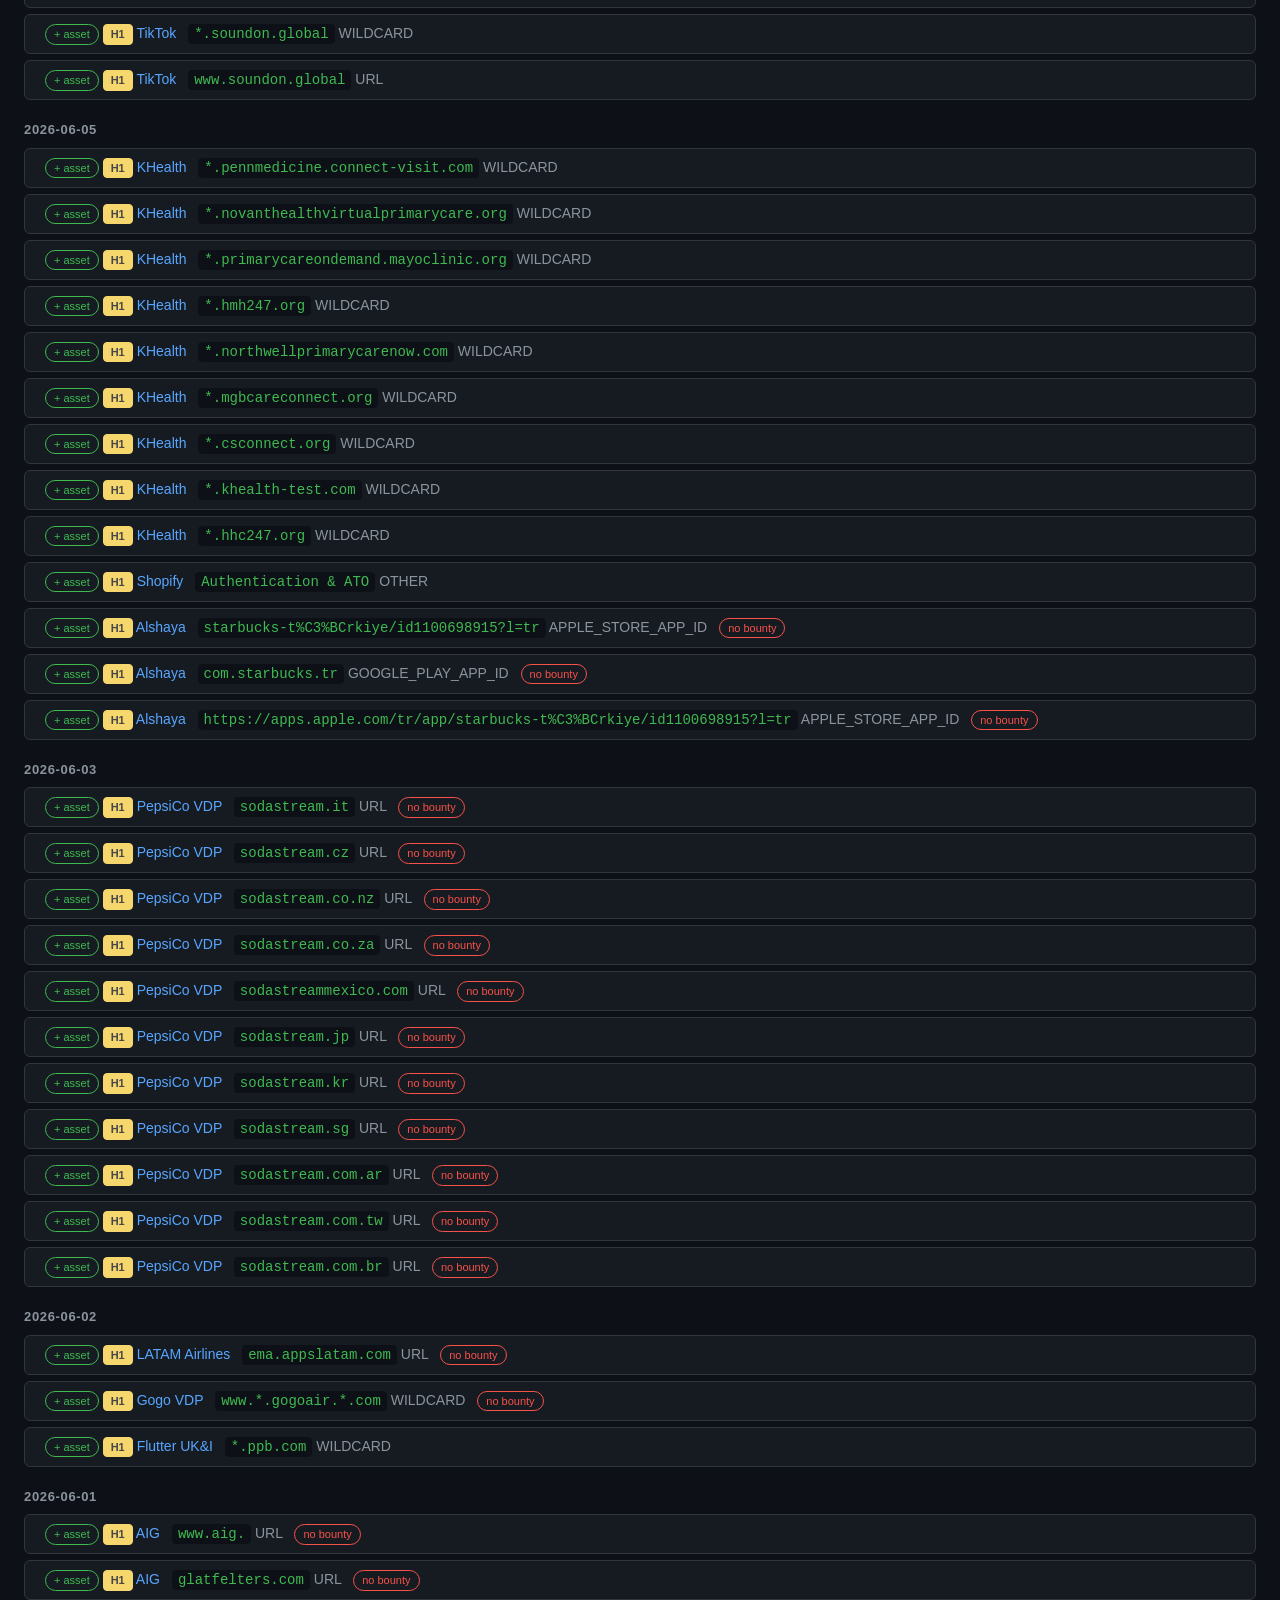
==== commit 17837788: "update: score breakdown, export buttons, feed-first layout, fail-safe scraper" ====
--- a/index.html
+++ b/index.html
@@ -11,15 +11,15 @@
   <h1>Bounty Scope Tracker</h1>
   <p class="sub">HackerOne programs ranked by payout probability &middot; updated <span id="updated">…</span></p>
   <nav>
-    <button class="tab active" data-tab="leaderboard">Leaderboard</button>
-    <button class="tab" data-tab="changes">Recent scope changes <span id="chg-count" class="pill"></span></button>
+    <button class="tab active" data-tab="changes">Fresh scope <span id="chg-count" class="pill"></span></button>
+    <button class="tab" data-tab="leaderboard">Leaderboard</button>
     <button class="tab" data-tab="about">How scoring works</button>
   </nav>
 </header>
 
 <main>
   <!-- ============ LEADERBOARD ============ -->
-  <section id="tab-leaderboard">
+  <section id="tab-leaderboard" hidden>
     <div class="filters">
       <span class="plats" id="f-plats">
         <button data-p="all" class="plat active">All</button>
@@ -34,8 +34,11 @@
       <label><input type="checkbox" id="f-bounty" checked> pays bounties</label>
       <label><input type="checkbox" id="f-wildcard"> has wildcard</label>
       <input type="search" id="f-search" placeholder="search program…">
+      <button id="btn-targets" class="exp" title="Download in-scope, bounty-eligible assets of the filtered programs as a target list">⬇ targets.txt</button>
+      <button id="btn-csv" class="exp" title="Download the filtered table as CSV">⬇ CSV</button>
       <span id="row-count" class="muted"></span>
     </div>
+    <p class="muted hint">Click a row for the score breakdown &amp; competition estimate.</p>
     <div class="table-wrap">
     <table id="tbl">
       <thead><tr>
@@ -57,9 +60,10 @@
   </section>
 
   <!-- ============ CHANGES FEED ============ -->
-  <section id="tab-changes" hidden>
+  <section id="tab-changes">
     <p class="muted">Assets added to program scopes in the last 120 days — freshest hunting ground first.
-    Removed assets and resolved-report deltas appear from the second daily run onward.</p>
+    Removed assets and first-seen programs appear from the second daily run onward.
+    Red <b>no bounty</b> tags pay nothing — skip them.</p>
     <div id="feed"></div>
   </section>
 
--- a/style.css
+++ b/style.css
@@ -25,6 +25,28 @@
   padding: 6px 10px; border-radius: 6px; width: 200px;
 }
 .muted { color: var(--muted); }
+.hint { font-size: 12px; margin: 6px 0 10px; }
+
+tr.prog { cursor: pointer; }
+.detail-box {
+  display: flex; gap: 48px; flex-wrap: wrap; padding: 12px 8px;
+  background: var(--panel); border-radius: 6px;
+}
+.detail-box h4 { margin: 0 0 8px; font-size: 13px; }
+.detail-box p { margin: 4px 0; }
+.bar-row { display: flex; align-items: center; gap: 8px; margin: 3px 0; font-size: 12px; }
+.bar-row > span:first-child { width: 70px; color: var(--muted); }
+.bar { width: 140px; height: 8px; background: var(--bg); border-radius: 4px; overflow: hidden; }
+.bar i { display: block; height: 100%; background: var(--accent); border-radius: 4px; }
+.neg { color: #f85149; }
+.up { color: var(--good); }
+.down { color: #f85149; }
+
+button.exp {
+  background: var(--panel); border: 1px solid var(--border); color: var(--fg);
+  padding: 5px 12px; border-radius: 6px; cursor: pointer; font-size: 13px;
+}
+button.exp:hover { border-color: var(--accent); }
 
 .table-wrap {
   overflow-x: auto; border: 1px solid var(--border); border-radius: 8px;
